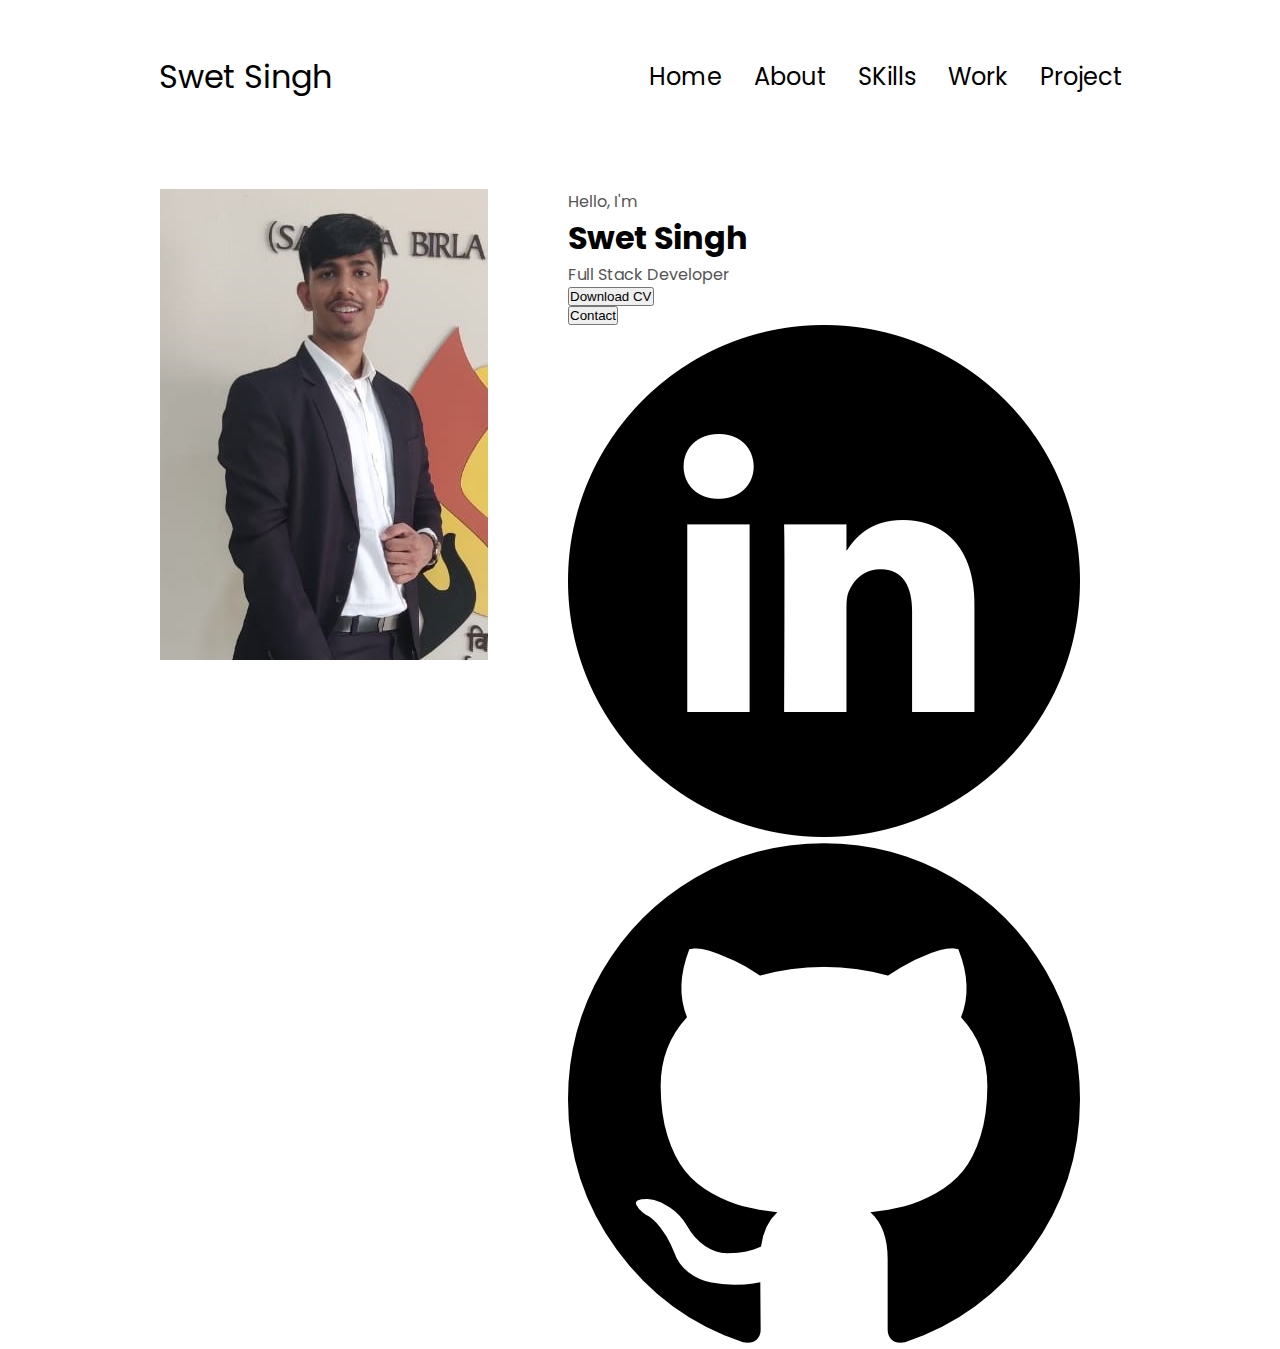
==== index.html @ 0bed9a89 "a" ====
<html>
  <head>
    <meta name="viewport" content="width=device-width, initial-scale=1.0" />
    <link rel="stylesheet" href="assets/style.css" />
    <link rel="stylesheet" href="assets/mediaqueries.css" />

    <title>Portfolio</title>
  </head>

  <header></header>
  <body>
    <nav id="desktop-nav">
      <div class="logo">Swet Singh</div>
      <ul class="nav-links">
        <li><a href="#Home">Home</a></li>
        <li><a href="#About">About</a></li>
        <li><a href="#Skills">SKills</a></li>
        <li><a href="#Work">Work</a></li>
        <li><a href="#Project">Project</a></li>
      </ul>
    </nav>
    <nav id="hamburger-nav">
      <div class="logo">Swet Singh</div>
      <div class="hamburger-menu">
        <div class="hamburger-icon" onclick="toggleMenu()">
          <span></span>
          <span></span>
          <span></span>
        </div>
        <div class="menu-links">
          <li><a href="#Home" onclick="toggleMenu()">Home</a></li>
          <li><a href="#About" onclick="toggleMenu()">About</a></li>
          <li><a href="#Skills" onclick="toggleMenu()">SKills</a></li>
          <li><a href="#Work" onclick="toggleMenu()">Work</a></li>
          <li><a href="#Project" onclick="toggleMenu()">Project</a></li>
        </div>
      </div>
    </nav>

    <section id="profile">
      <div class="section__pic-container">
        <img src="img/swet.jpg" alt="profile pic" />
      </div>
      <div class="section__text">
        <p class="section__text__p1">Hello, I'm</p>

        <h1 class="title">Swet Singh</h1>
        <p class="section__text__p2">Full Stack Developer</p>

        <div class="btn-container">
          <button
            class="btn btn-color-2"
            onclick="window.open('./assets/resume.pdf')"
          >
            Download CV
          </button>
        </div>
        <div class="btn-container">
          <button class="btn btn-color-1" onclick="location.href='./#contact'">
            Contact
          </button>
        </div>
        <div class="socials-container">
          <img
            src="./img/linkedin.png"
            alt="LinkedIn profile"
            class="icon"
            onclick="location.href='https://linkedin.com/iamswet'"
          />
          <img
            src="./img/github.png"
            alt="LinkedIn profile"
            class="icon"
            onclick="location.href='https://linkedin.com/iamswet'"
          />
        </div>
      </div>
    </section>

    <script src="assets/func.js"></script>
  </body>
</html>
---- assets/style.css ----
@import url('https://fonts.googleapis.com/css2?family=Poppins:ital,wght@0,100;0,200;0,300;0,400;0,500;0,600;0,700;0,800;0,900;1,100;1,200;1,300;1,400;1,500;1,600;1,700;1,800;1,900&display=swap');


*{
    margin: 0px;
    padding: 0px;
}

body{
    font-family: 'Poppins', sans-serif;
}

html{
    scroll-behavior: smooth;
}

p{
    color: rgb(85, 85, 85);
}

a,.btn{
    transition: all 300ms ease;
}

nav, .nav-links{
    display: flex;
}

nav{
    justify-content: space-around;
    align-items: center;
    height: 17vh;
}

.nav-links{
    gap: 2rem;
    list-style: none;
    font-size: 1.5rem;
}

a{
    color: black;
    text-decoration: none;
    text-decoration-color:white ;
}

a:hover{
    color: grey;
    text-decoration: underline;
    text-underline-offset: under;
    text-decoration-color: rgb(181,181,181);
}

.logo{
    font-size: 2rem;
}

.logo:hover{
    cursor:default;
}

/* hamburger menu  */

#hamburger-nav{
    display: none;
}

.hamburger-menu{
    position: relative;
    display: inline block;
}

.hamburger-icon{
    display: flex;
    flex-direction: column;
    justify-content: space-between;
    height: 24px;
    width: 30px;
    cursor: pointer;
}

.hamburger-icon span{
    width: 100%;
    height: 2px;
    background-color: black;
    transition: all 0.3 ease-in-out;
}

.menu-links{
    position: absolute;
    top: 100%;
    right: 0;
    background-color: white;
    width: fit-content;
    max-height: 0;
    overflow: hidden;
    transition: all 0.3 ease-in-out;
}

.menu-links a{
    display: block;
    padding: 10px;
    text-align: center;
    font-size: 1.5rem;
    color: black;
    text-decoration: none;
    transition: all 0.3 ease-in-out;
}

.menu-links li{
    list-style: none;
}

.menu-links.open{
    max-height: 300px;
}

.hamburger-icon.open span:first-child{
    transform: rotate(45deg) translate(10px,5px);
}

.hamburger-icon.open span:nth-child(2){
    opacity: 0;  
}

.hamburger-icon.open span:last-child{
    transform: rotate(-45deg) translate(10px,5px);
}

.hamburger-icon span:first-child{
    transform: none;
}

.hamburger-icon span:first-child{
    opacity: 1;
}

.hamburger-icon span:first-child{
    transform: none;
}

section{
    padding-top: 4vh;
    height: 96vh;
    margin: 0 10rem;
    box-sizing: border-box;
    min-height: fit-content;
}

.section-container{
    display: flex;
}

#profile{
    display: flex;
    justify-content: center;
    gap: 5rem;
    height: 80vh;
}
---- assets/mediaqueries.css ----
@media screen and (max-width:1200px) {
    #desktop-nav{
        display: none;
    }
    #hamburger-nav{
        display: flex;
    }
}
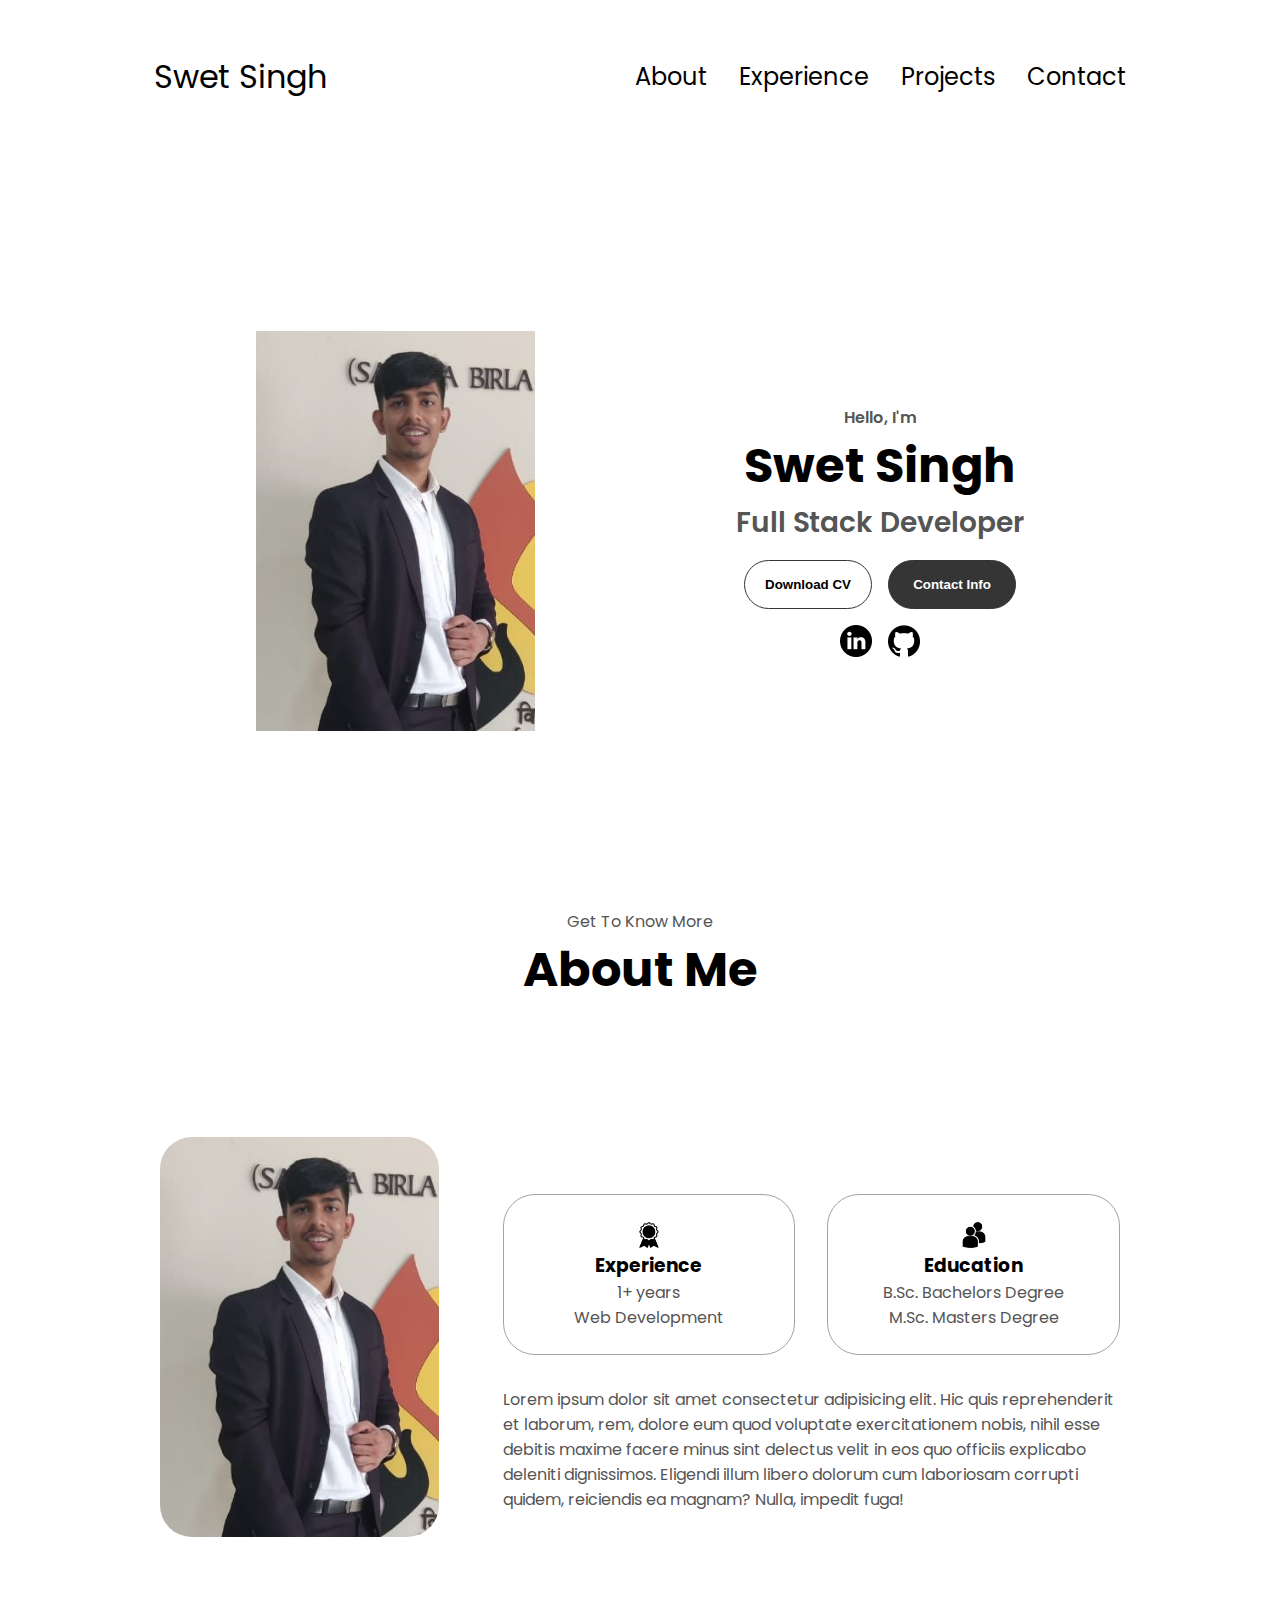
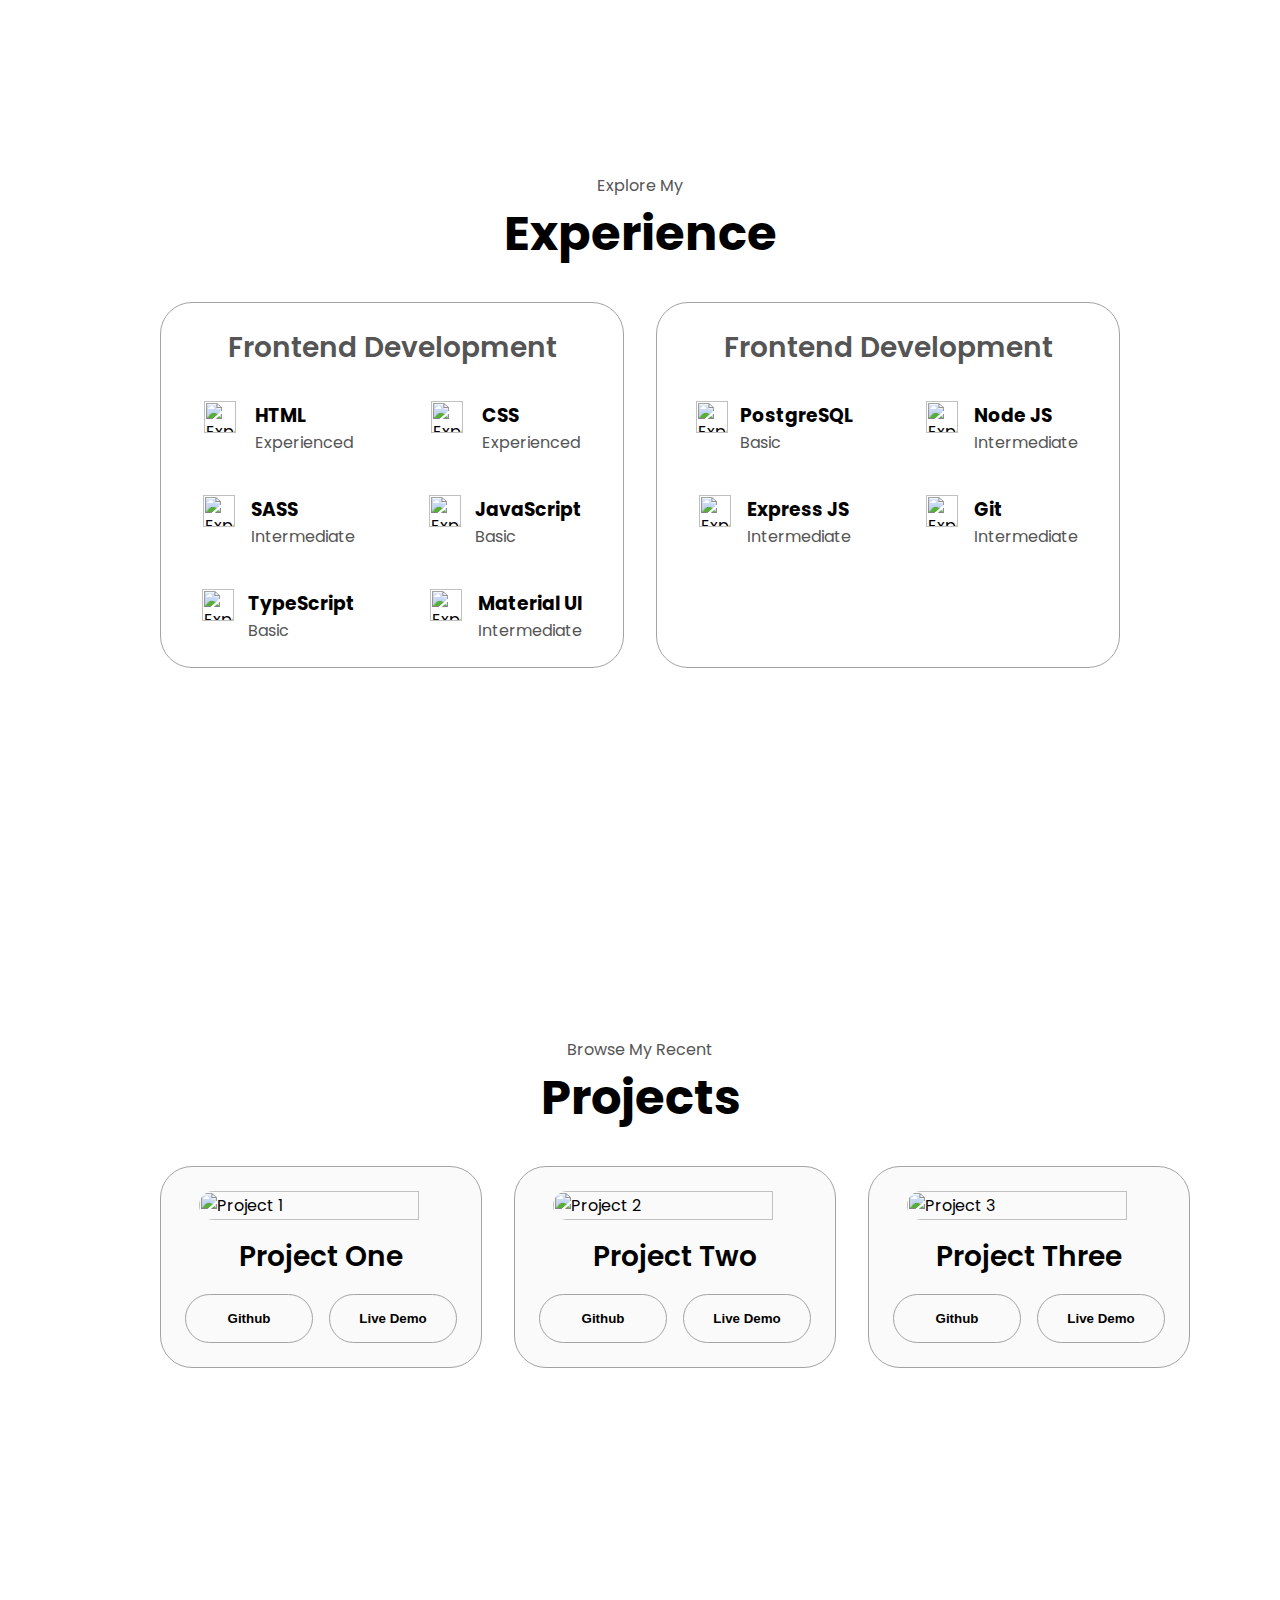
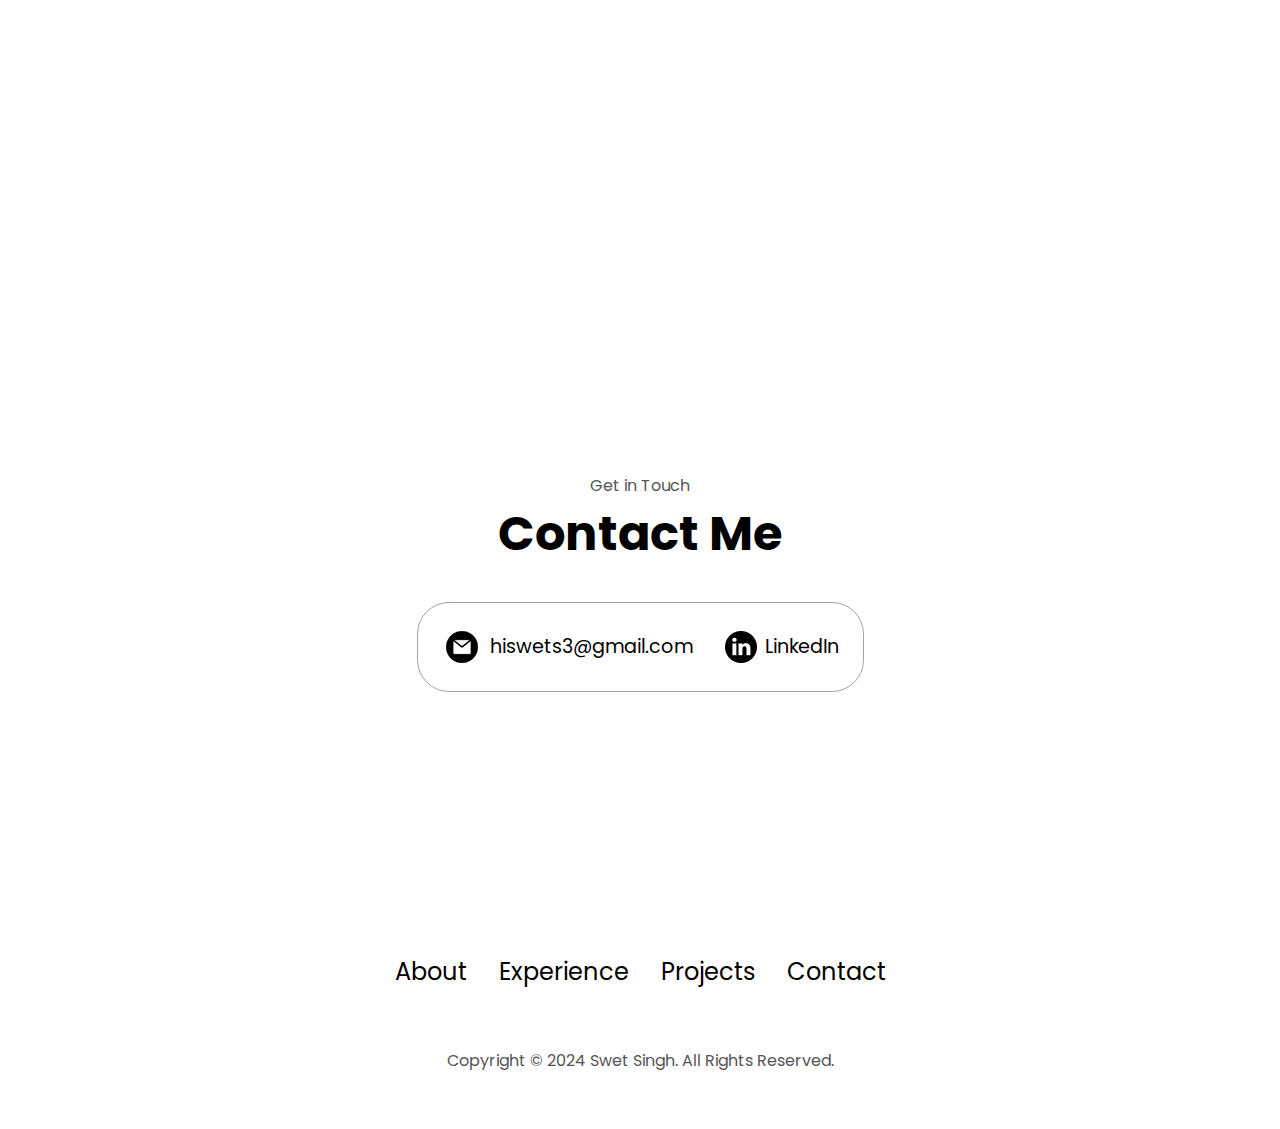
==== commit 2d406948: "a" ====
--- a/index.html
+++ b/index.html
@@ -1,23 +1,22 @@
 <html>
   <head>
     <meta name="viewport" content="width=device-width, initial-scale=1.0" />
+    <title>Swet Singh - Portfolio</title>
     <link rel="stylesheet" href="assets/style.css" />
     <link rel="stylesheet" href="assets/mediaqueries.css" />
-
-    <title>Portfolio</title>
+    <link rel="icon" href="img/slogo.png"
   </head>
-
-  <header></header>
   <body>
     <nav id="desktop-nav">
       <div class="logo">Swet Singh</div>
-      <ul class="nav-links">
-        <li><a href="#Home">Home</a></li>
-        <li><a href="#About">About</a></li>
-        <li><a href="#Skills">SKills</a></li>
-        <li><a href="#Work">Work</a></li>
-        <li><a href="#Project">Project</a></li>
-      </ul>
+      <div>
+        <ul class="nav-links">
+          <li><a href="#about">About</a></li>
+          <li><a href="#experience">Experience</a></li>
+          <li><a href="#projects">Projects</a></li>
+          <li><a href="#contact">Contact</a></li>
+        </ul>
+      </div>
     </nav>
     <nav id="hamburger-nav">
       <div class="logo">Swet Singh</div>
@@ -28,25 +27,21 @@
           <span></span>
         </div>
         <div class="menu-links">
-          <li><a href="#Home" onclick="toggleMenu()">Home</a></li>
-          <li><a href="#About" onclick="toggleMenu()">About</a></li>
-          <li><a href="#Skills" onclick="toggleMenu()">SKills</a></li>
-          <li><a href="#Work" onclick="toggleMenu()">Work</a></li>
-          <li><a href="#Project" onclick="toggleMenu()">Project</a></li>
+          <li><a href="#about" onclick="toggleMenu()">About</a></li>
+          <li><a href="#experience" onclick="toggleMenu()">Experience</a></li>
+          <li><a href="#projects" onclick="toggleMenu()">Projects</a></li>
+          <li><a href="#contact" onclick="toggleMenu()">Contact</a></li>
         </div>
       </div>
     </nav>
-
     <section id="profile">
       <div class="section__pic-container">
-        <img src="img/swet.jpg" alt="profile pic" />
+        <img src="./img/swet.jpg" alt="Swet Singh profile picture" />
       </div>
       <div class="section__text">
         <p class="section__text__p1">Hello, I'm</p>
-
         <h1 class="title">Swet Singh</h1>
         <p class="section__text__p2">Full Stack Developer</p>
-
         <div class="btn-container">
           <button
             class="btn btn-color-2"
@@ -54,29 +49,317 @@
           >
             Download CV
           </button>
-        </div>
-        <div class="btn-container">
           <button class="btn btn-color-1" onclick="location.href='./#contact'">
-            Contact
+            Contact Info
           </button>
         </div>
-        <div class="socials-container">
+        <div id="socials-container">
           <img
             src="./img/linkedin.png"
-            alt="LinkedIn profile"
+            alt="My LinkedIn profile"
             class="icon"
-            onclick="location.href='https://linkedin.com/iamswet'"
+            onclick="location.href='https://linkedin.com/'"
           />
           <img
             src="./img/github.png"
-            alt="LinkedIn profile"
+            alt="My Github profile"
             class="icon"
-            onclick="location.href='https://linkedin.com/iamswet'"
-          />
-        </div>
-      </div>
-    </section>
-
-    <script src="assets/func.js"></script>
+            onclick="location.href='https://github.com/'"
+          />
+        </div>
+      </div>
+    </section>
+    <section id="about">
+      <p class="section__text__p1">Get To Know More</p>
+      <h1 class="title">About Me</h1>
+      <div class="section-container">
+        <div class="section__pic-container">
+          <img
+            src="./img/swet.jpg"
+            alt="Profile picture"
+            class="about-pic"
+          />
+        </div>
+        <div class="about-details-container">
+          <div class="about-containers">
+            <div class="details-container">
+              <img
+                src="./img/experience.png"
+                alt="Experience icon"
+                class="icon"
+              />
+              <h3>Experience</h3>
+              <p>1+ years <br />Web Development</p>
+            </div>
+            <div class="details-container">
+              <img
+                src="./img/education.png"
+                alt="Education icon"
+                class="icon"
+              />
+              <h3>Education</h3>
+              <p>B.Sc. Bachelors Degree<br />M.Sc. Masters Degree</p>
+            </div>
+          </div>
+          <div class="text-container">
+            <p>
+              Lorem ipsum dolor sit amet consectetur adipisicing elit. Hic quis
+              reprehenderit et laborum, rem, dolore eum quod voluptate
+              exercitationem nobis, nihil esse debitis maxime facere minus sint
+              delectus velit in eos quo officiis explicabo deleniti dignissimos.
+              Eligendi illum libero dolorum cum laboriosam corrupti quidem,
+              reiciendis ea magnam? Nulla, impedit fuga!
+            </p>
+          </div>
+        </div>
+      </div>
+     
+    </section>
+    <section id="experience">
+      <p class="section__text__p1">Explore My</p>
+      <h1 class="title">Experience</h1>
+      <div class="experience-details-container">
+        <div class="about-containers">
+          <div class="details-container">
+            <h2 class="experience-sub-title">Frontend Development</h2>
+            <div class="article-container">
+              <article>
+                <img
+                  src="./assets/checkmark.png"
+                  alt="Experience icon"
+                  class="icon"
+                />
+                <div>
+                  <h3>HTML</h3>
+                  <p>Experienced</p>
+                </div>
+              </article>
+              <article>
+                <img
+                  src="./assets/checkmark.png"
+                  alt="Experience icon"
+                  class="icon"
+                />
+                <div>
+                  <h3>CSS</h3>
+                  <p>Experienced</p>
+                </div>
+              </article>
+              <article>
+                <img
+                  src="./assets/checkmark.png"
+                  alt="Experience icon"
+                  class="icon"
+                />
+                <div>
+                  <h3>SASS</h3>
+                  <p>Intermediate</p>
+                </div>
+              </article>
+              <article>
+                <img
+                  src="./assets/checkmark.png"
+                  alt="Experience icon"
+                  class="icon"
+                />
+                <div>
+                  <h3>JavaScript</h3>
+                  <p>Basic</p>
+                </div>
+              </article>
+              <article>
+                <img
+                  src="./assets/checkmark.png"
+                  alt="Experience icon"
+                  class="icon"
+                />
+                <div>
+                  <h3>TypeScript</h3>
+                  <p>Basic</p>
+                </div>
+              </article>
+              <article>
+                <img
+                  src="./assets/checkmark.png"
+                  alt="Experience icon"
+                  class="icon"
+                />
+                <div>
+                  <h3>Material UI</h3>
+                  <p>Intermediate</p>
+                </div>
+              </article>
+            </div>
+          </div>
+          <div class="details-container">
+            <h2 class="experience-sub-title">Frontend Development</h2>
+            <div class="article-container">
+              <article>
+                <img
+                  src="./assets/checkmark.png"
+                  alt="Experience icon"
+                  class="icon"
+                />
+                <div>
+                  <h3>PostgreSQL</h3>
+                  <p>Basic</p>
+                </div>
+              </article>
+              <article>
+                <img
+                  src="./assets/checkmark.png"
+                  alt="Experience icon"
+                  class="icon"
+                />
+                <div>
+                  <h3>Node JS</h3>
+                  <p>Intermediate</p>
+                </div>
+              </article>
+              <article>
+                <img
+                  src="./assets/checkmark.png"
+                  alt="Experience icon"
+                  class="icon"
+                />
+                <div>
+                  <h3>Express JS</h3>
+                  <p>Intermediate</p>
+                </div>
+              </article>
+              <article>
+                <img
+                  src="./assets/checkmark.png"
+                  alt="Experience icon"
+                  class="icon"
+                />
+                <div>
+                  <h3>Git</h3>
+                  <p>Intermediate</p>
+                </div>
+              </article>
+            </div>
+          </div>
+        </div>
+      </div>
+      
+    </section>
+    <section id="projects">
+      <p class="section__text__p1">Browse My Recent</p>
+      <h1 class="title">Projects</h1>
+      <div class="experience-details-container">
+        <div class="about-containers">
+          <div class="details-container color-container">
+            <div class="article-container">
+              <img
+                src="./assets/project-1.png"
+                alt="Project 1"
+                class="project-img"
+              />
+            </div>
+            <h2 class="experience-sub-title project-title">Project One</h2>
+            <div class="btn-container">
+              <button
+                class="btn btn-color-2 project-btn"
+                onclick="location.href='https://github.com/'"
+              >
+                Github
+              </button>
+              <button
+                class="btn btn-color-2 project-btn"
+                onclick="location.href='https://github.com/'"
+              >
+                Live Demo
+              </button>
+            </div>
+          </div>
+          <div class="details-container color-container">
+            <div class="article-container">
+              <img
+                src="./assets/project-2.png"
+                alt="Project 2"
+                class="project-img"
+              />
+            </div>
+            <h2 class="experience-sub-title project-title">Project Two</h2>
+            <div class="btn-container">
+              <button
+                class="btn btn-color-2 project-btn"
+                onclick="location.href='https://github.com/'"
+              >
+                Github
+              </button>
+              <button
+                class="btn btn-color-2 project-btn"
+                onclick="location.href='https://github.com/'"
+              >
+                Live Demo
+              </button>
+            </div>
+          </div>
+          <div class="details-container color-container">
+            <div class="article-container">
+              <img
+                src="./assets/project-3.png"
+                alt="Project 3"
+                class="project-img"
+              />
+            </div>
+            <h2 class="experience-sub-title project-title">Project Three</h2>
+            <div class="btn-container">
+              <button
+                class="btn btn-color-2 project-btn"
+                onclick="location.href='https://github.com/'"
+              >
+                Github
+              </button>
+              <button
+                class="btn btn-color-2 project-btn"
+                onclick="location.href='https://github.com/'"
+              >
+                Live Demo
+              </button>
+            </div>
+          </div>
+        </div>
+      </div>
+      
+    </section>
+    <section id="contact">
+      <p class="section__text__p1">Get in Touch</p>
+      <h1 class="title">Contact Me</h1>
+      <div class="contact-info-upper-container">
+        <div class="contact-info-container">
+          <img
+            src="./img/email.png"
+            alt="Email icon"
+            class="icon contact-icon email-icon"
+          />
+          <p><a href="mailto:hiswets3@gmail.com">hiswets3@gmail.com</a></p>
+        </div>
+        <div class="contact-info-container">
+          <img
+            src="./img/linkedin.png"
+            alt="LinkedIn icon"
+            class="icon contact-icon"
+          />
+          <p><a href="https://www.linkedin.com">LinkedIn</a></p>
+        </div>
+      </div>
+    </section>
+    <footer>
+      <nav>
+        <div class="nav-links-container">
+          <ul class="nav-links">
+            <li><a href="#about">About</a></li>
+            <li><a href="#experience">Experience</a></li>
+            <li><a href="#projects">Projects</a></li>
+            <li><a href="#contact">Contact</a></li>
+          </ul>
+        </div>
+      </nav>
+      <p>Copyright &#169; 2024 Swet Singh. All Rights Reserved.</p>
+    </footer>
+    <script src="assets/script.js"></script>
   </body>
 </html>
--- a/assets/style.css
+++ b/assets/style.css
@@ -1,159 +1,432 @@
-@import url('https://fonts.googleapis.com/css2?family=Poppins:ital,wght@0,100;0,200;0,300;0,400;0,500;0,600;0,700;0,800;0,900;1,100;1,200;1,300;1,400;1,500;1,600;1,700;1,800;1,900&display=swap');
-
-
-*{
-    margin: 0px;
-    padding: 0px;
-}
-
-body{
-    font-family: 'Poppins', sans-serif;
-}
-
-html{
-    scroll-behavior: smooth;
-}
-
-p{
-    color: rgb(85, 85, 85);
-}
-
-a,.btn{
-    transition: all 300ms ease;
-}
-
-nav, .nav-links{
-    display: flex;
-}
-
-nav{
-    justify-content: space-around;
-    align-items: center;
-    height: 17vh;
-}
-
-.nav-links{
-    gap: 2rem;
-    list-style: none;
-    font-size: 1.5rem;
-}
-
-a{
-    color: black;
-    text-decoration: none;
-    text-decoration-color:white ;
-}
-
-a:hover{
-    color: grey;
-    text-decoration: underline;
-    text-underline-offset: under;
-    text-decoration-color: rgb(181,181,181);
-}
-
-.logo{
-    font-size: 2rem;
-}
-
-.logo:hover{
-    cursor:default;
-}
-
-/* hamburger menu  */
-
-#hamburger-nav{
-    display: none;
-}
-
-.hamburger-menu{
-    position: relative;
-    display: inline block;
-}
-
-.hamburger-icon{
-    display: flex;
-    flex-direction: column;
-    justify-content: space-between;
-    height: 24px;
-    width: 30px;
-    cursor: pointer;
-}
-
-.hamburger-icon span{
-    width: 100%;
-    height: 2px;
-    background-color: black;
-    transition: all 0.3 ease-in-out;
-}
-
-.menu-links{
-    position: absolute;
-    top: 100%;
-    right: 0;
-    background-color: white;
-    width: fit-content;
-    max-height: 0;
-    overflow: hidden;
-    transition: all 0.3 ease-in-out;
-}
-
-.menu-links a{
-    display: block;
-    padding: 10px;
-    text-align: center;
-    font-size: 1.5rem;
-    color: black;
-    text-decoration: none;
-    transition: all 0.3 ease-in-out;
-}
-
-.menu-links li{
-    list-style: none;
-}
-
-.menu-links.open{
-    max-height: 300px;
-}
-
-.hamburger-icon.open span:first-child{
-    transform: rotate(45deg) translate(10px,5px);
-}
-
-.hamburger-icon.open span:nth-child(2){
-    opacity: 0;  
-}
-
-.hamburger-icon.open span:last-child{
-    transform: rotate(-45deg) translate(10px,5px);
-}
-
-.hamburger-icon span:first-child{
-    transform: none;
-}
-
-.hamburger-icon span:first-child{
-    opacity: 1;
-}
-
-.hamburger-icon span:first-child{
-    transform: none;
-}
-
-section{
-    padding-top: 4vh;
-    height: 96vh;
-    margin: 0 10rem;
-    box-sizing: border-box;
-    min-height: fit-content;
-}
-
-.section-container{
-    display: flex;
-}
-
-#profile{
-    display: flex;
-    justify-content: center;
-    gap: 5rem;
-    height: 80vh;
-}+/* GENERAL */
+
+@import url("https://fonts.googleapis.com/css2?family=Poppins:wght@300;400;500;600&display=swap");
+
+* {
+  margin: 0;
+  padding: 0;
+}
+
+body {
+  font-family: "Poppins", sans-serif;
+}
+
+html {
+  scroll-behavior: smooth;
+}
+
+p {
+  color: rgb(85, 85, 85);
+}
+
+/* TRANSITION */
+
+a,
+.btn {
+  transition: all 300ms ease;
+}
+
+/* DESKTOP NAV */
+
+nav,
+.nav-links {
+  display: flex;
+}
+
+nav {
+  justify-content: space-around;
+  align-items: center;
+  height: 17vh;
+}
+
+.nav-links {
+  gap: 2rem;
+  list-style: none;
+  font-size: 1.5rem;
+}
+
+a {
+  color: black;
+  text-decoration: none;
+  text-decoration-color: white;
+}
+
+a:hover {
+  color: grey;
+  text-decoration: underline;
+  text-underline-offset: 1rem;
+  text-decoration-color: rgb(181, 181, 181);
+}
+
+.logo {
+  font-size: 2rem;
+}
+
+.logo:hover {
+  cursor: default;
+}
+
+/* HAMBURGER MENU */
+
+#hamburger-nav {
+  display: none;
+}
+
+.hamburger-menu {
+  position: relative;
+  display: inline-block;
+}
+
+.hamburger-icon {
+  display: flex;
+  flex-direction: column;
+  justify-content: space-between;
+  height: 24px;
+  width: 30px;
+  cursor: pointer;
+}
+
+.hamburger-icon span {
+  width: 100%;
+  height: 2px;
+  background-color: black;
+  transition: all 0.3 ease-in-out;
+}
+
+.menu-links {
+  position: absolute;
+  top: 100%;
+  right: 0;
+  background-color: white;
+  width: fit-content;
+  max-height: 0;
+  overflow: hidden;
+  transition: all 0.3 ease-in-out;
+}
+
+.menu-links a {
+  display: block;
+  padding: 10px;
+  text-align: center;
+  font-size: 1.5rem;
+  color: black;
+  text-decoration: none;
+  transition: all 0.3 ease-in-out;
+}
+
+.menu-links li {
+  list-style: none;
+}
+
+.menu-links.open {
+  max-height: 300px;
+}
+
+.hamburger-icon.open span:first-child {
+  transform: rotate(45deg) translate(10px, 5px);
+}
+
+.hamburger-icon.open span:nth-child(2) {
+  opacity: 0;
+}
+
+.hamburger-icon.open span:last-child {
+  transform: rotate(-45deg) translate(10px, -5px);
+}
+
+.hamburger-icon span:first-child {
+  transform: none;
+}
+
+.hamburger-icon span:first-child {
+  opacity: 1;
+}
+
+.hamburger-icon span:first-child {
+  transform: none;
+}
+
+/* SECTIONS */
+
+section {
+  padding-top: 4vh;
+  height: 96vh;
+  margin: 0 10rem;
+  box-sizing: border-box;
+  min-height: fit-content;
+}
+
+.section-container {
+  display: flex;
+}
+
+/* PROFILE SECTION */
+
+#profile {
+  display: flex;
+  justify-content: center;
+  gap: 5rem;
+  height: 80vh;
+}
+
+.section__pic-container {
+  display: flex;
+  height: 400px;
+  width: 400px;
+  margin: auto 0;
+}
+
+.section__text {
+  align-self: center;
+  text-align: center;
+}
+
+.section__text p {
+  font-weight: 600;
+}
+
+.section__text__p1 {
+  text-align: center;
+}
+
+.section__text__p2 {
+  font-size: 1.75rem;
+  margin-bottom: 1rem;
+}
+
+.title {
+  font-size: 3rem;
+  text-align: center;
+}
+
+#socials-container {
+  display: flex;
+  justify-content: center;
+  margin-top: 1rem;
+  gap: 1rem;
+}
+
+/* ICONS */
+
+.icon {
+  cursor: pointer;
+  height: 2rem;
+}
+
+/* BUTTONS */
+
+.btn-container {
+  display: flex;
+  justify-content: center;
+  gap: 1rem;
+}
+
+.btn {
+  font-weight: 600;
+  transition: all 300ms ease;
+  padding: 1rem;
+  width: 8rem;
+  border-radius: 2rem;
+}
+
+.btn-color-1,
+.btn-color-2 {
+  border: rgb(53, 53, 53) 0.1rem solid;
+}
+
+.btn-color-1:hover,
+.btn-color-2:hover {
+  cursor: pointer;
+}
+
+.btn-color-1,
+.btn-color-2:hover {
+  background: rgb(53, 53, 53);
+  color: white;
+}
+
+.btn-color-1:hover {
+  background: rgb(0, 0, 0);
+}
+
+.btn-color-2 {
+  background: none;
+}
+
+.btn-color-2:hover {
+  border: rgb(255, 255, 255) 0.1rem solid;
+}
+
+.btn-container {
+  gap: 1rem;
+}
+
+/* ABOUT SECTION */
+
+#about {
+  position: relative;
+}
+
+.about-containers {
+  gap: 2rem;
+  margin-bottom: 2rem;
+  margin-top: 2rem;
+}
+
+.about-details-container {
+  justify-content: center;
+  flex-direction: column;
+}
+
+.about-containers,
+.about-details-container {
+  display: flex;
+}
+
+.about-pic {
+  border-radius: 2rem;
+}
+
+.arrow {
+  position: absolute;
+  right: -5rem;
+  bottom: 2.5rem;
+}
+
+.details-container {
+  padding: 1.5rem;
+  flex: 1;
+  background: white;
+  border-radius: 2rem;
+  border: rgb(53, 53, 53) 0.1rem solid;
+  border-color: rgb(163, 163, 163);
+  text-align: center;
+}
+
+.section-container {
+  gap: 4rem;
+  height: 80%;
+}
+
+.section__pic-container {
+  height: 400px;
+  width: 400px;
+  margin: auto 0;
+}
+
+/* EXPERIENCE SECTION */
+
+#experience {
+  position: relative;
+}
+
+.experience-sub-title {
+  color: rgb(85, 85, 85);
+  font-weight: 600;
+  font-size: 1.75rem;
+  margin-bottom: 2rem;
+}
+
+.experience-details-container {
+  display: flex;
+  justify-content: center;
+  flex-direction: column;
+}
+
+.article-container {
+  display: flex;
+  text-align: initial;
+  flex-wrap: wrap;
+  flex-direction: row;
+  gap: 2.5rem;
+  justify-content: space-around;
+}
+
+article {
+  display: flex;
+  width: 10rem;
+  justify-content: space-around;
+  gap: 0.5rem;
+}
+
+article .icon {
+  cursor: default;
+}
+
+/* PROJECTS SECTION */
+
+#projects {
+  position: relative;
+}
+
+.color-container {
+  border-color: rgb(163, 163, 163);
+  background: rgb(250, 250, 250);
+}
+
+.project-img {
+  border-radius: 2rem;
+  width: 90%;
+  height: 90%;
+}
+
+.project-title {
+  margin: 1rem;
+  color: black;
+}
+
+.project-btn {
+  color: black;
+  border-color: rgb(163, 163, 163);
+}
+
+/* CONTACT */
+
+#contact {
+  display: flex;
+  justify-content: center;
+  flex-direction: column;
+  height: 70vh;
+}
+
+.contact-info-upper-container {
+  display: flex;
+  justify-content: center;
+  border-radius: 2rem;
+  border: rgb(53, 53, 53) 0.1rem solid;
+  border-color: rgb(163, 163, 163);
+  background: (250, 250, 250);
+  margin: 2rem auto;
+  padding: 0.5rem;
+}
+
+.contact-info-container {
+  display: flex;
+  align-items: center;
+  justify-content: center;
+  gap: 0.5rem;
+  margin: 1rem;
+}
+
+.contact-info-container p {
+  font-size: larger;
+}
+
+.contact-icon {
+  cursor: default;
+}
+
+.email-icon {
+  height: 2.5rem;
+}
+
+/* FOOTER SECTION */
+
+footer {
+  height: 26vh;
+  margin: 0 1rem;
+}
+
+footer p {
+  text-align: center;
+}
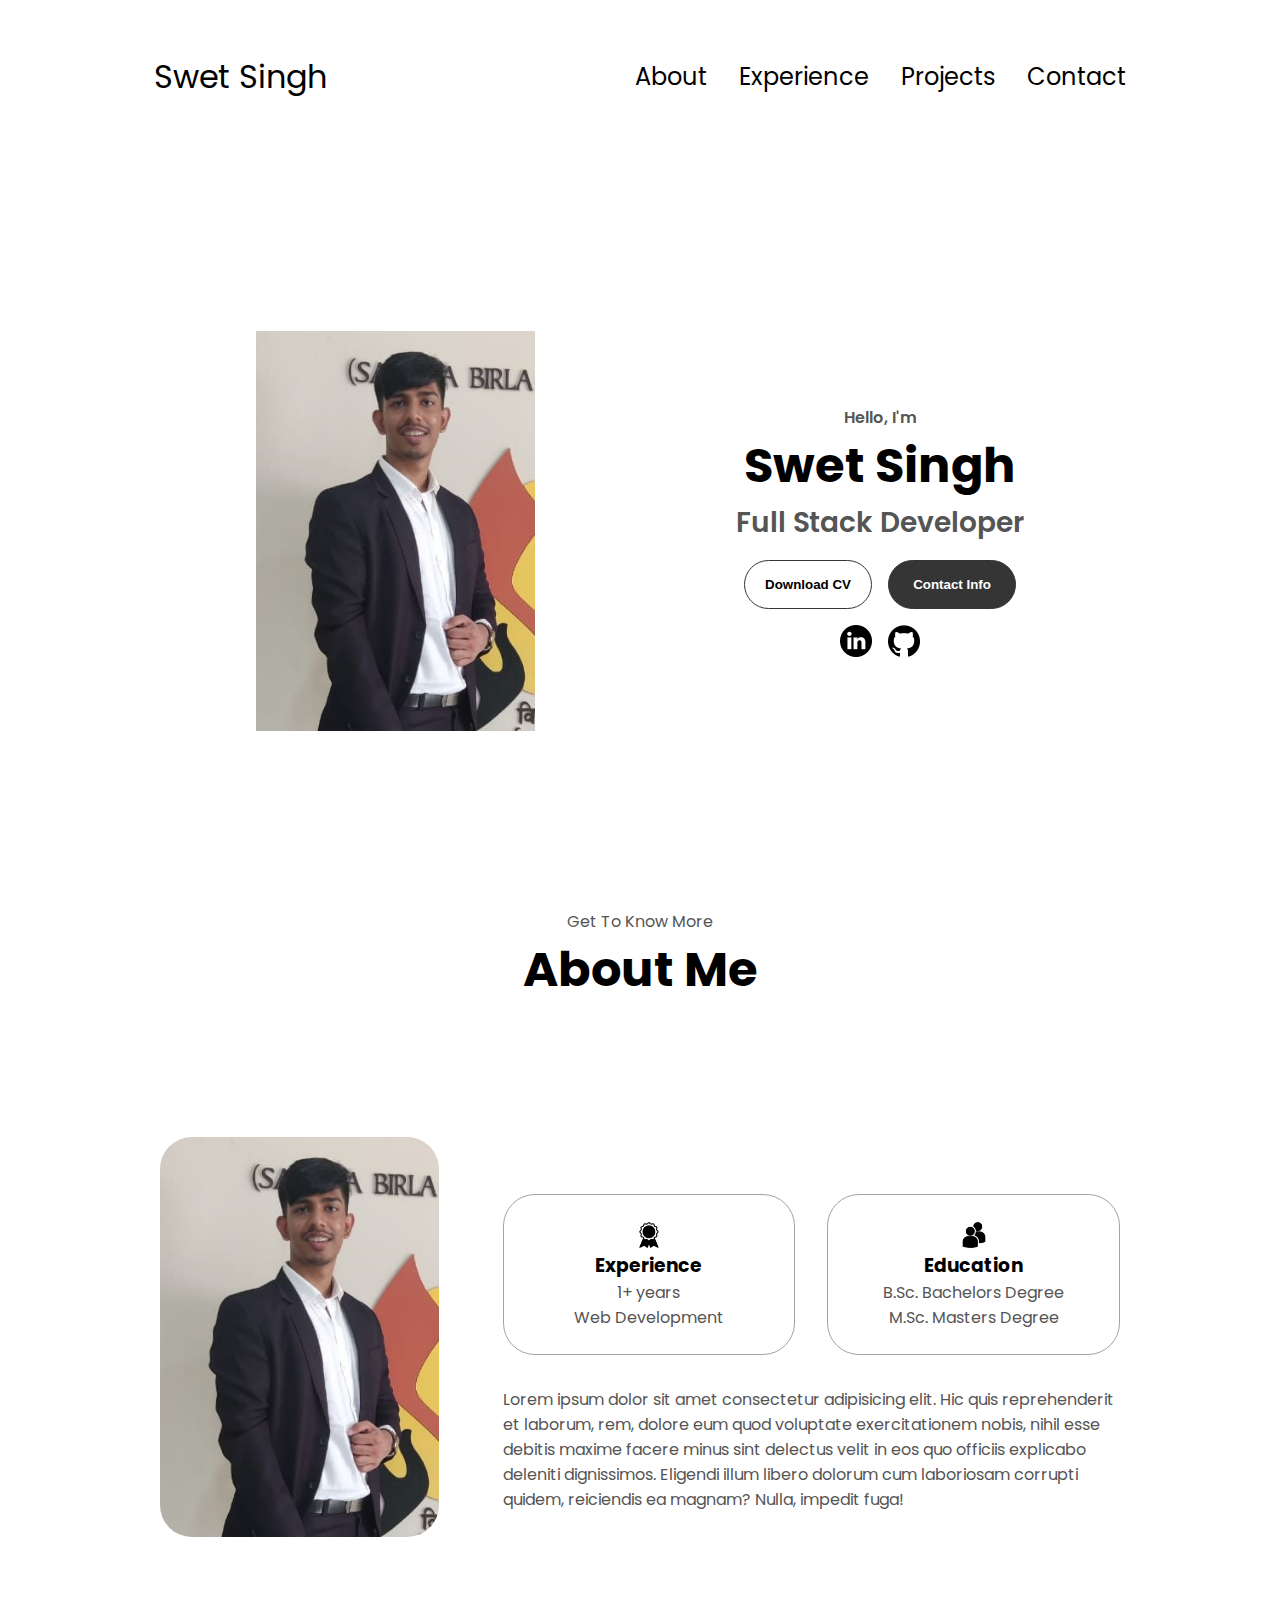
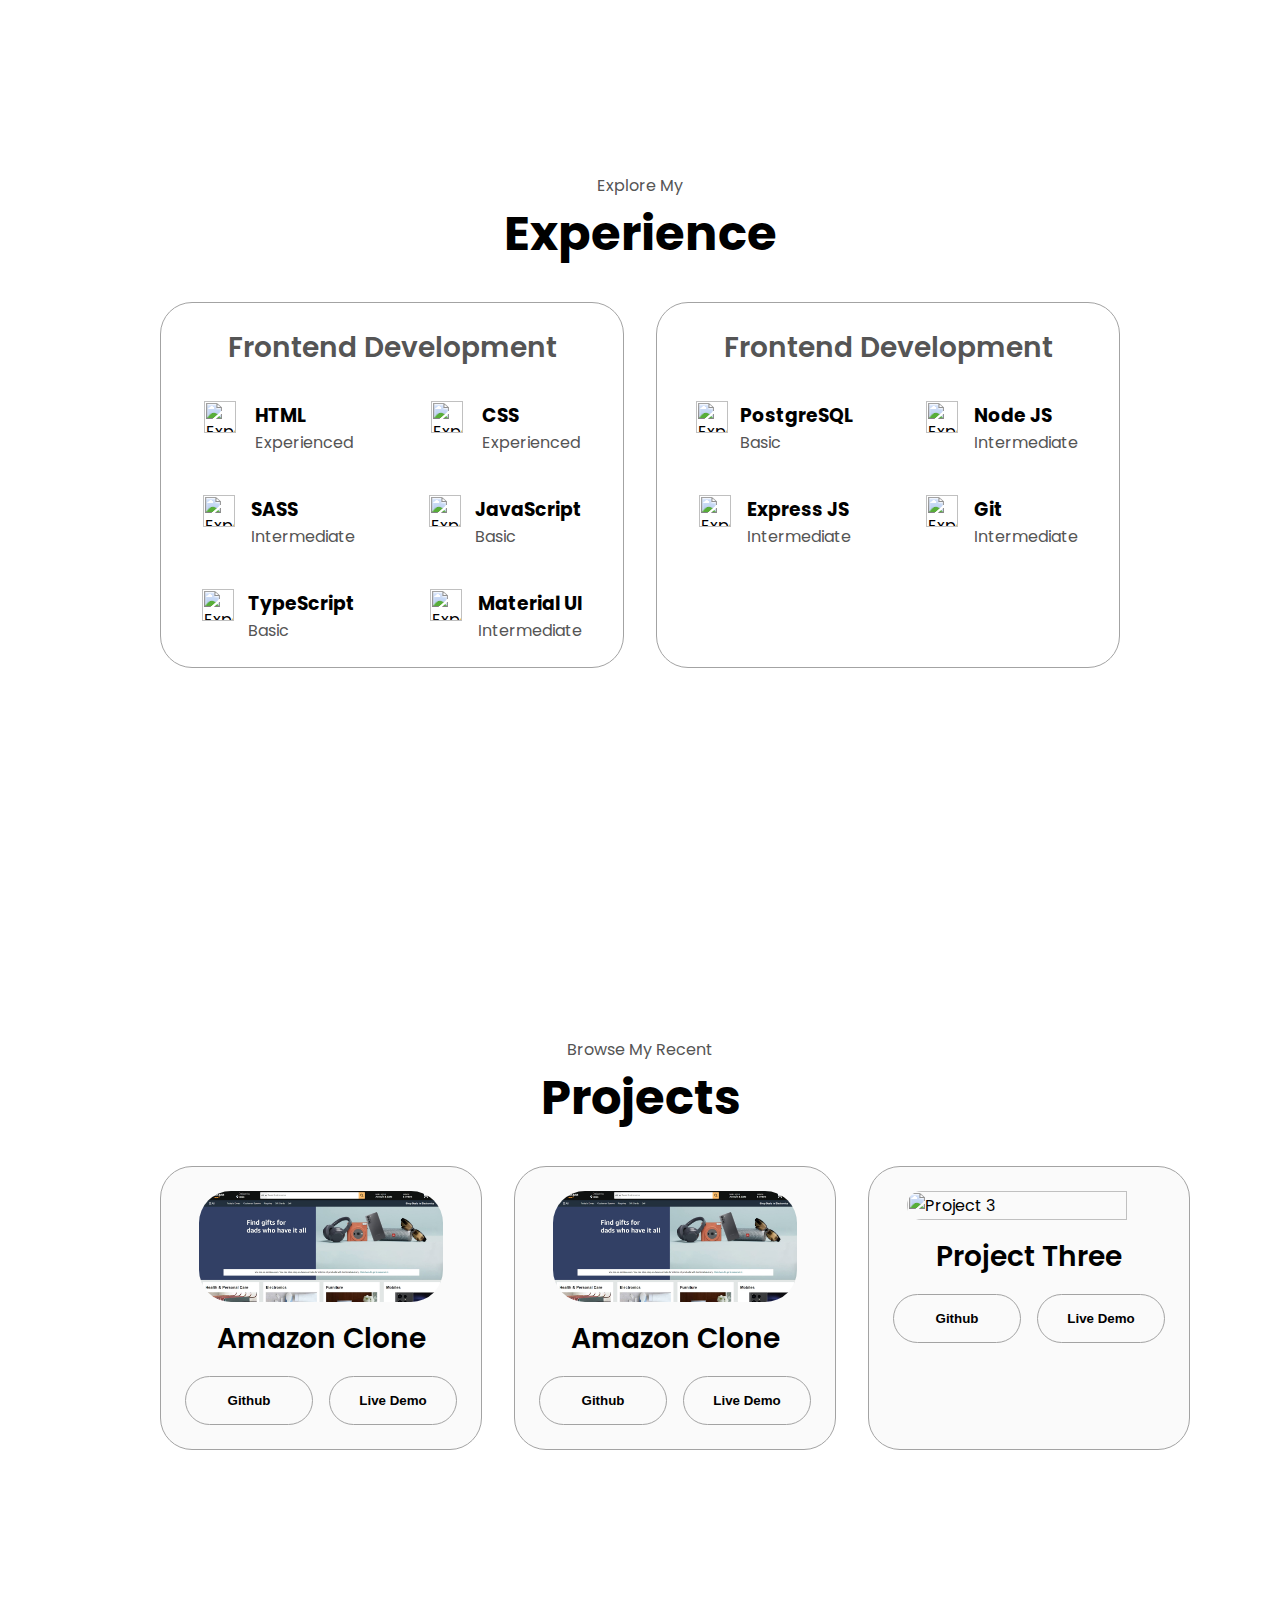
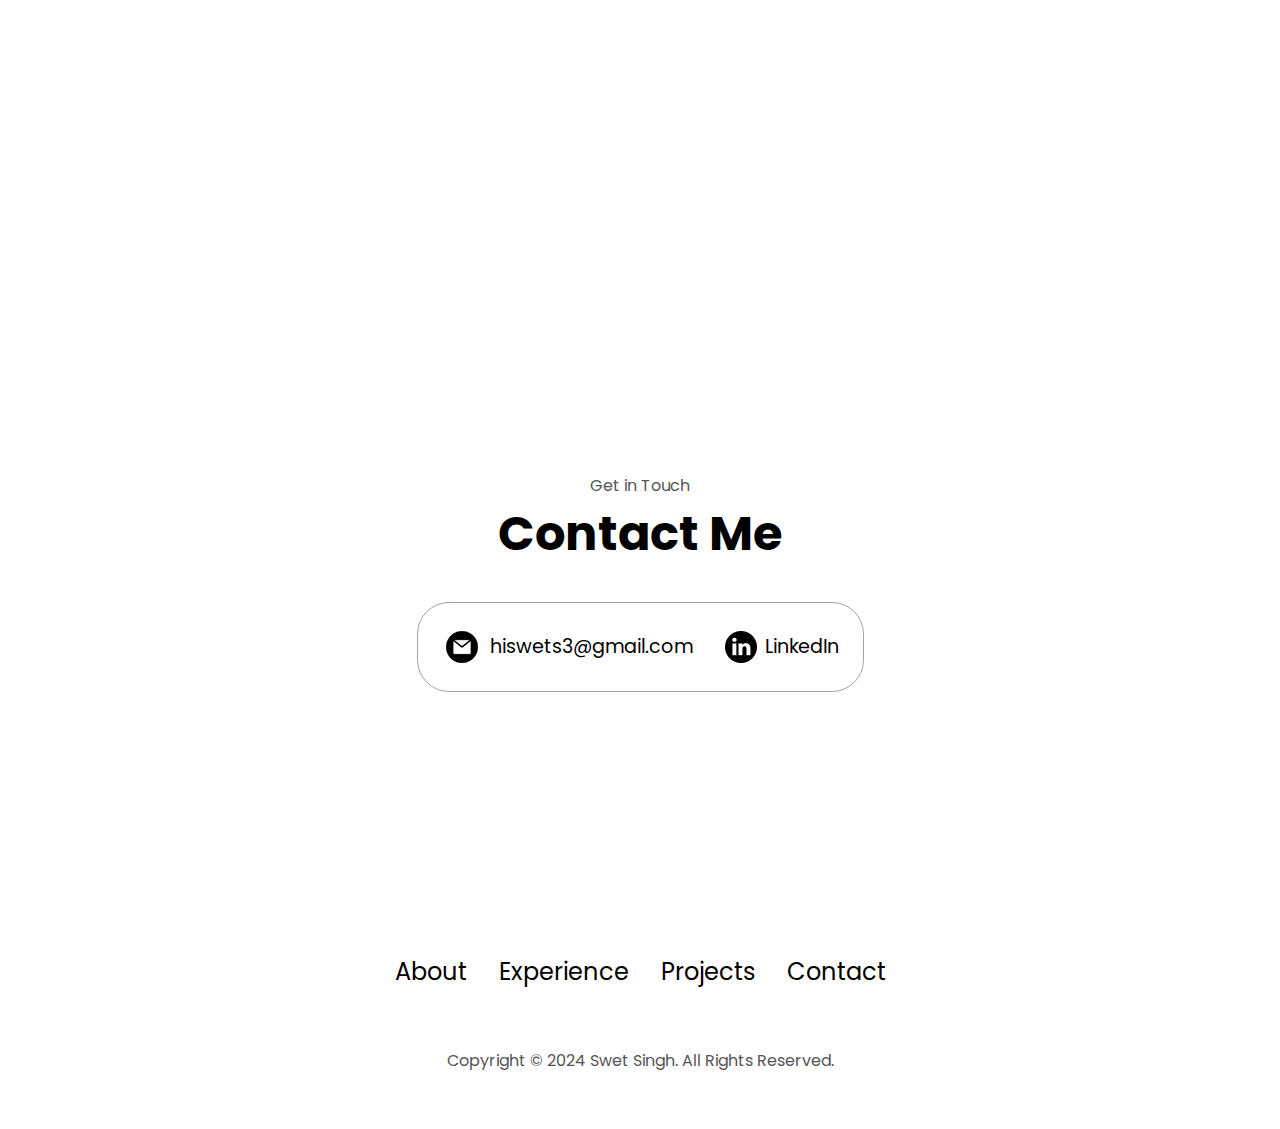
==== commit f54b5681: "a" ====
--- a/index.html
+++ b/index.html
@@ -58,13 +58,13 @@
             src="./img/linkedin.png"
             alt="My LinkedIn profile"
             class="icon"
-            onclick="location.href='https://linkedin.com/'"
+            onclick="location.href='https://linkedin.com/in/iamswet'"
           />
           <img
             src="./img/github.png"
             alt="My Github profile"
             class="icon"
-            onclick="location.href='https://github.com/'"
+            onclick="location.href='https://github.com/iamswet'"
           />
         </div>
       </div>
@@ -74,11 +74,7 @@
       <h1 class="title">About Me</h1>
       <div class="section-container">
         <div class="section__pic-container">
-          <img
-            src="./img/swet.jpg"
-            alt="Profile picture"
-            class="about-pic"
-          />
+          <img src="./img/swet.jpg" alt="Profile picture" class="about-pic" />
         </div>
         <div class="about-details-container">
           <div class="about-containers">
@@ -113,7 +109,6 @@
           </div>
         </div>
       </div>
-     
     </section>
     <section id="experience">
       <p class="section__text__p1">Explore My</p>
@@ -242,7 +237,6 @@
           </div>
         </div>
       </div>
-      
     </section>
     <section id="projects">
       <p class="section__text__p1">Browse My Recent</p>
@@ -251,23 +245,19 @@
         <div class="about-containers">
           <div class="details-container color-container">
             <div class="article-container">
-              <img
-                src="./assets/project-1.png"
-                alt="Project 1"
-                class="project-img"
-              />
-            </div>
-            <h2 class="experience-sub-title project-title">Project One</h2>
+              <img src="./img/img1.jpg" alt="Project 1" class="project-img" />
+            </div>
+            <h2 class="experience-sub-title project-title">Amazon Clone</h2>
             <div class="btn-container">
               <button
                 class="btn btn-color-2 project-btn"
-                onclick="location.href='https://github.com/'"
+                onclick="location.href='https://github.com/iamswet/Amazon-Clone'"
               >
                 Github
               </button>
               <button
                 class="btn btn-color-2 project-btn"
-                onclick="location.href='https://github.com/'"
+                onclick="location.href='https://iamswet.github.io/Amazon-Clone/Amazon%20Clone/main.html'"
               >
                 Live Demo
               </button>
@@ -275,28 +265,25 @@
           </div>
           <div class="details-container color-container">
             <div class="article-container">
-              <img
-                src="./assets/project-2.png"
-                alt="Project 2"
-                class="project-img"
-              />
-            </div>
-            <h2 class="experience-sub-title project-title">Project Two</h2>
+              <img src="./img/img1.jpg" alt="Project 1" class="project-img" />
+            </div>
+            <h2 class="experience-sub-title project-title">Amazon Clone</h2>
             <div class="btn-container">
               <button
                 class="btn btn-color-2 project-btn"
-                onclick="location.href='https://github.com/'"
+                onclick="location.href='https://github.com/iamswet/Amazon-Clone'"
               >
                 Github
               </button>
               <button
                 class="btn btn-color-2 project-btn"
-                onclick="location.href='https://github.com/'"
+                onclick="location.href='https://iamswet.github.io/Amazon-Clone/Amazon%20Clone/main.html'"
               >
                 Live Demo
               </button>
             </div>
           </div>
+          
           <div class="details-container color-container">
             <div class="article-container">
               <img
@@ -323,7 +310,6 @@
           </div>
         </div>
       </div>
-      
     </section>
     <section id="contact">
       <p class="section__text__p1">Get in Touch</p>
@@ -343,7 +329,7 @@
             alt="LinkedIn icon"
             class="icon contact-icon"
           />
-          <p><a href="https://www.linkedin.com">LinkedIn</a></p>
+          <p><a href="https://www.linkedin.com/in/iamswet">LinkedIn</a></p>
         </div>
       </div>
     </section>
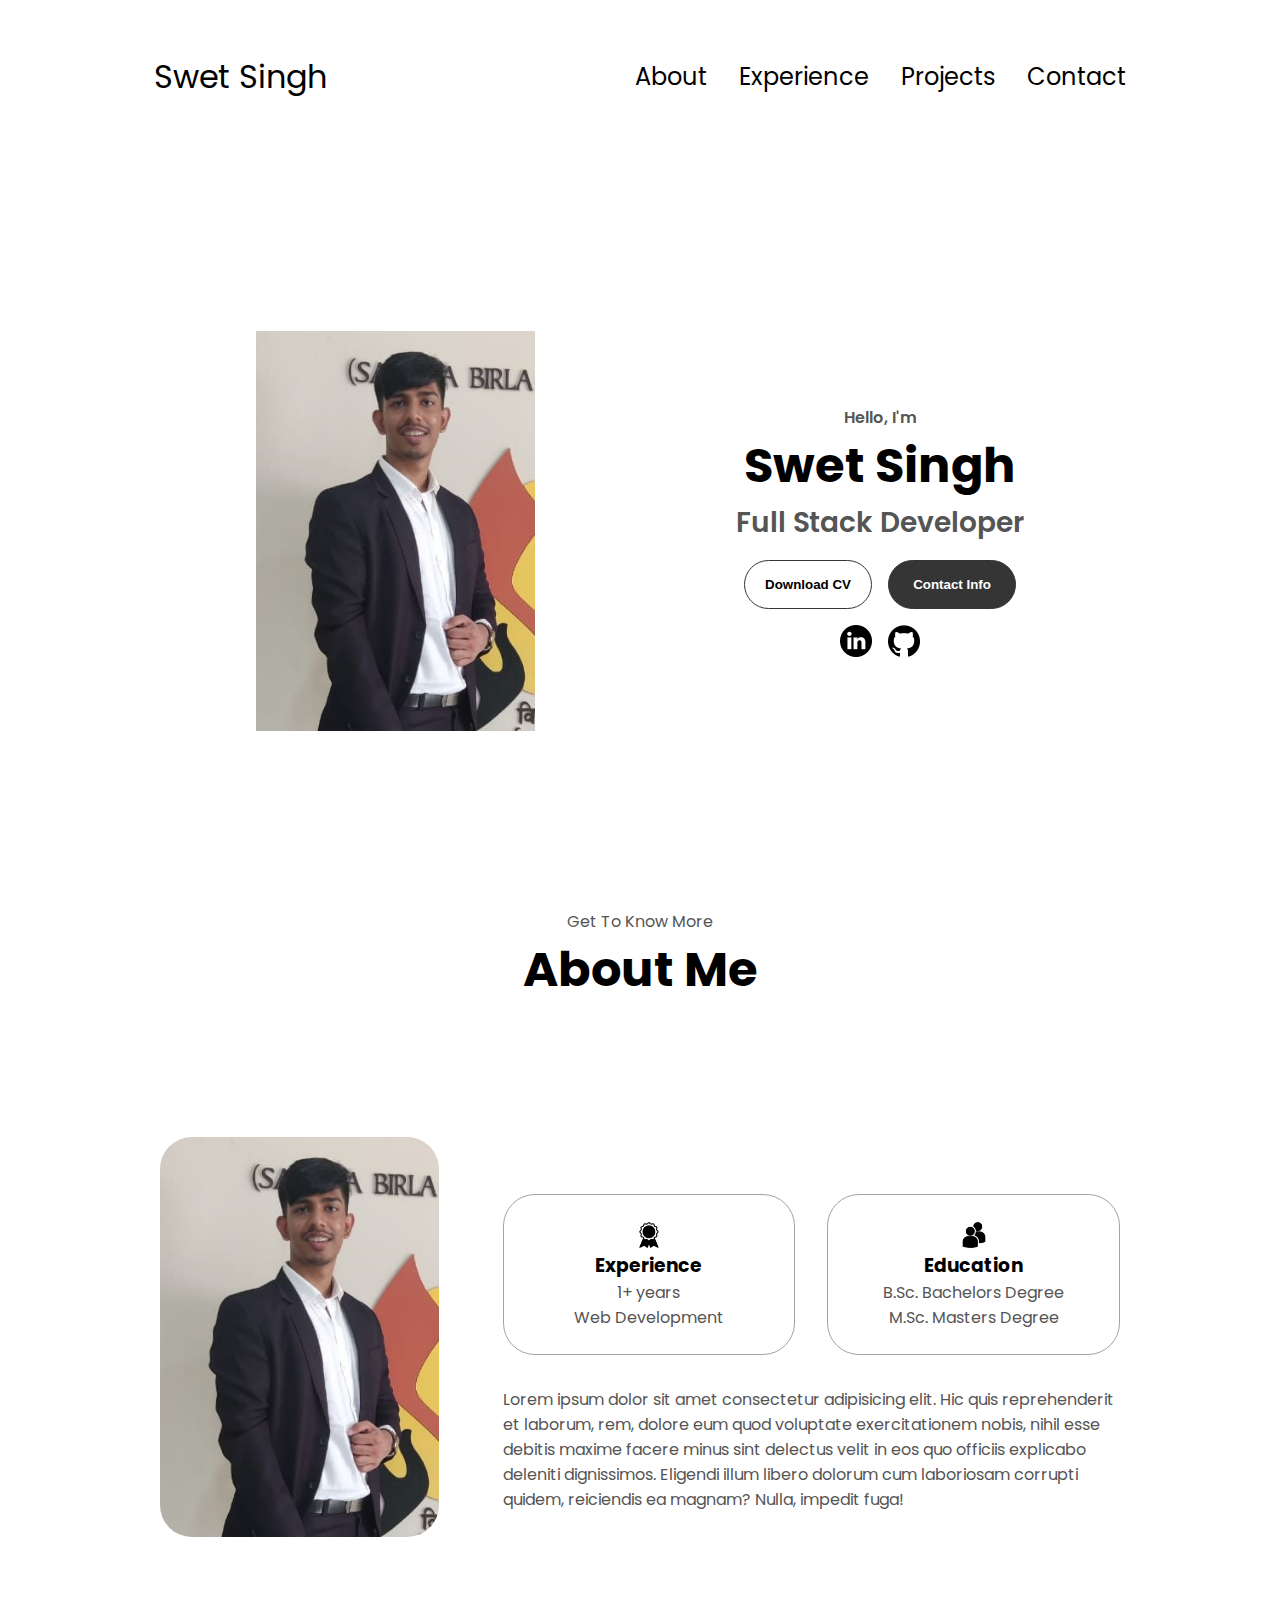
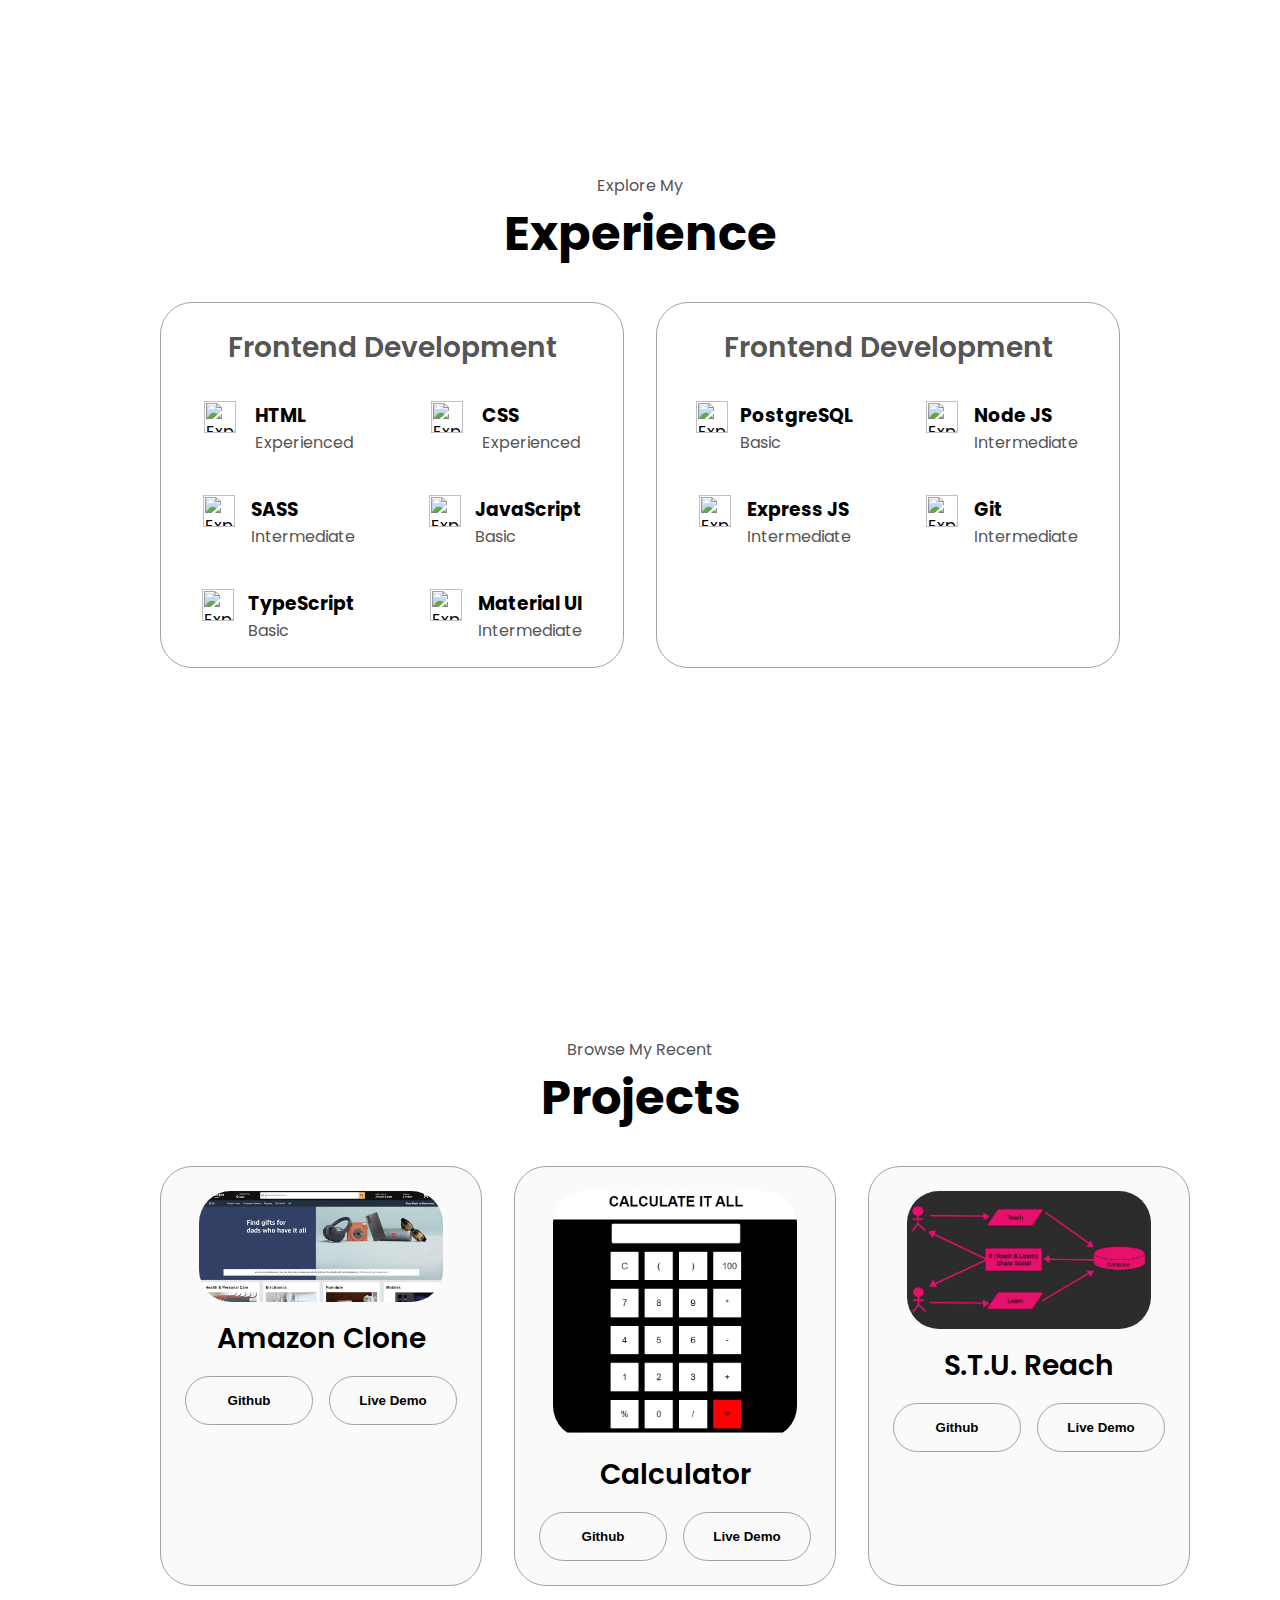
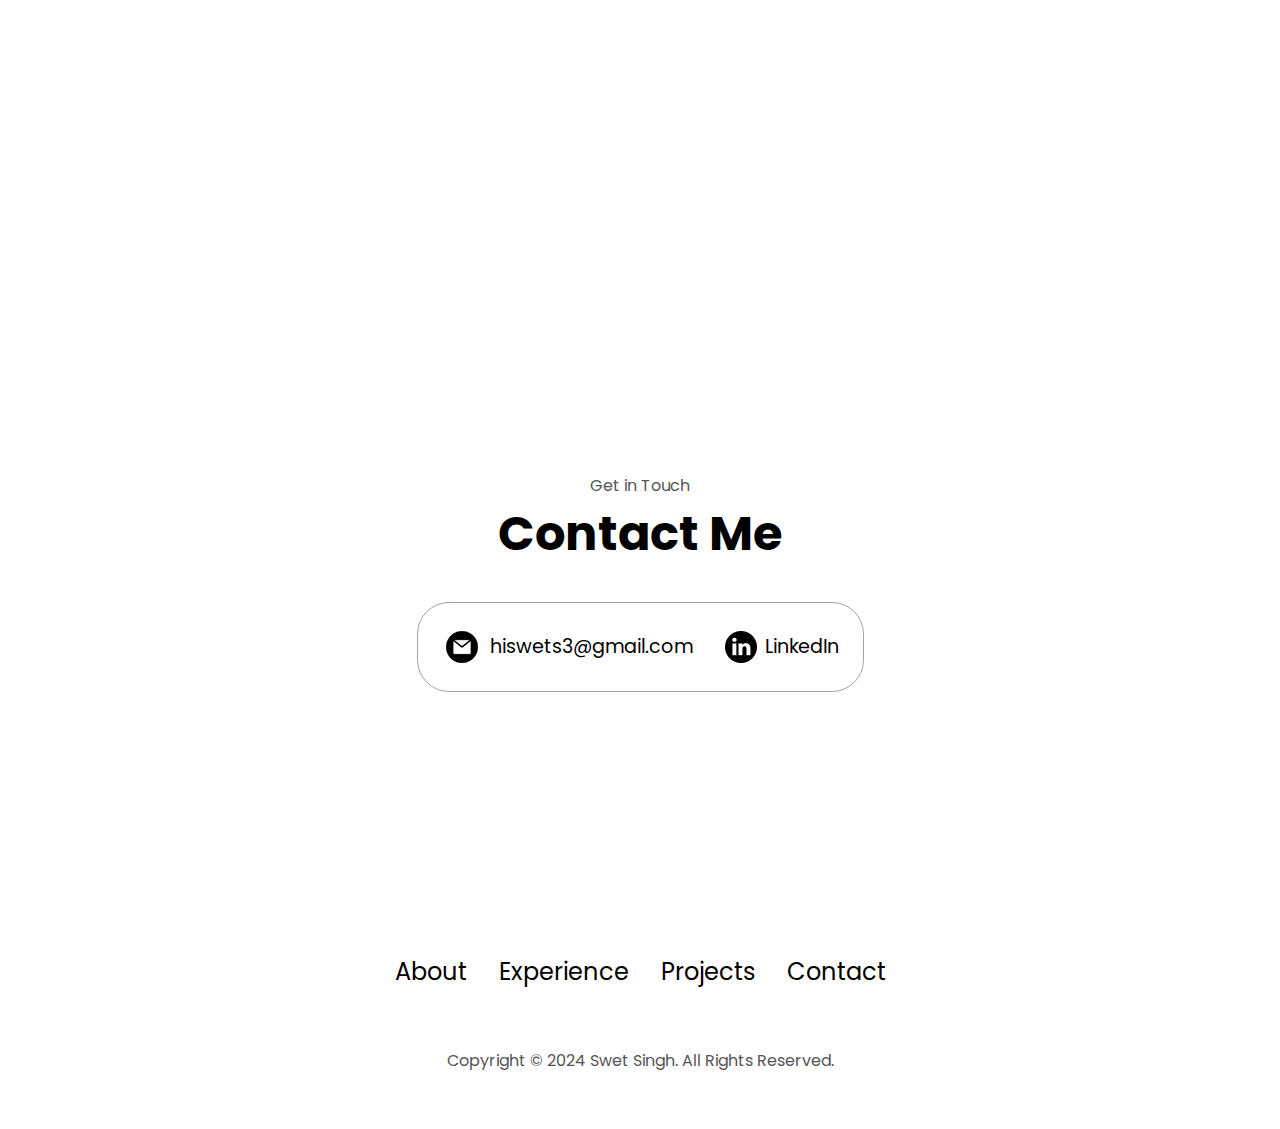
==== commit 8b37e30b: "a" ====
--- a/index.html
+++ b/index.html
@@ -265,19 +265,19 @@
           </div>
           <div class="details-container color-container">
             <div class="article-container">
-              <img src="./img/img1.jpg" alt="Project 1" class="project-img" />
-            </div>
-            <h2 class="experience-sub-title project-title">Amazon Clone</h2>
+              <img src="./img/img2.jpg" alt="Project 1" class="project-img" />
+            </div>
+            <h2 class="experience-sub-title project-title">Calculator</h2>
             <div class="btn-container">
               <button
                 class="btn btn-color-2 project-btn"
-                onclick="location.href='https://github.com/iamswet/Amazon-Clone'"
+                onclick="location.href='https://github.com/iamswet/Calculator'"
               >
                 Github
               </button>
               <button
                 class="btn btn-color-2 project-btn"
-                onclick="location.href='https://iamswet.github.io/Amazon-Clone/Amazon%20Clone/main.html'"
+                onclick="location.href='https://iamswet.github.io/Calculator/Page/main.html'"
               >
                 Live Demo
               </button>
@@ -287,22 +287,22 @@
           <div class="details-container color-container">
             <div class="article-container">
               <img
-                src="./assets/project-3.png"
+                src="./img/img3.jpg"
                 alt="Project 3"
                 class="project-img"
               />
             </div>
-            <h2 class="experience-sub-title project-title">Project Three</h2>
+            <h2 class="experience-sub-title project-title">S.T.U. Reach</h2>
             <div class="btn-container">
               <button
                 class="btn btn-color-2 project-btn"
-                onclick="location.href='https://github.com/'"
+                onclick="location.href='https://github.com/iamswet/S.T.U.-Reach'"
               >
                 Github
               </button>
               <button
                 class="btn btn-color-2 project-btn"
-                onclick="location.href='https://github.com/'"
+                onclick="location.href='https://github.com/iamswet/S.T.U.-Reach/blob/main/proj.py'"
               >
                 Live Demo
               </button>
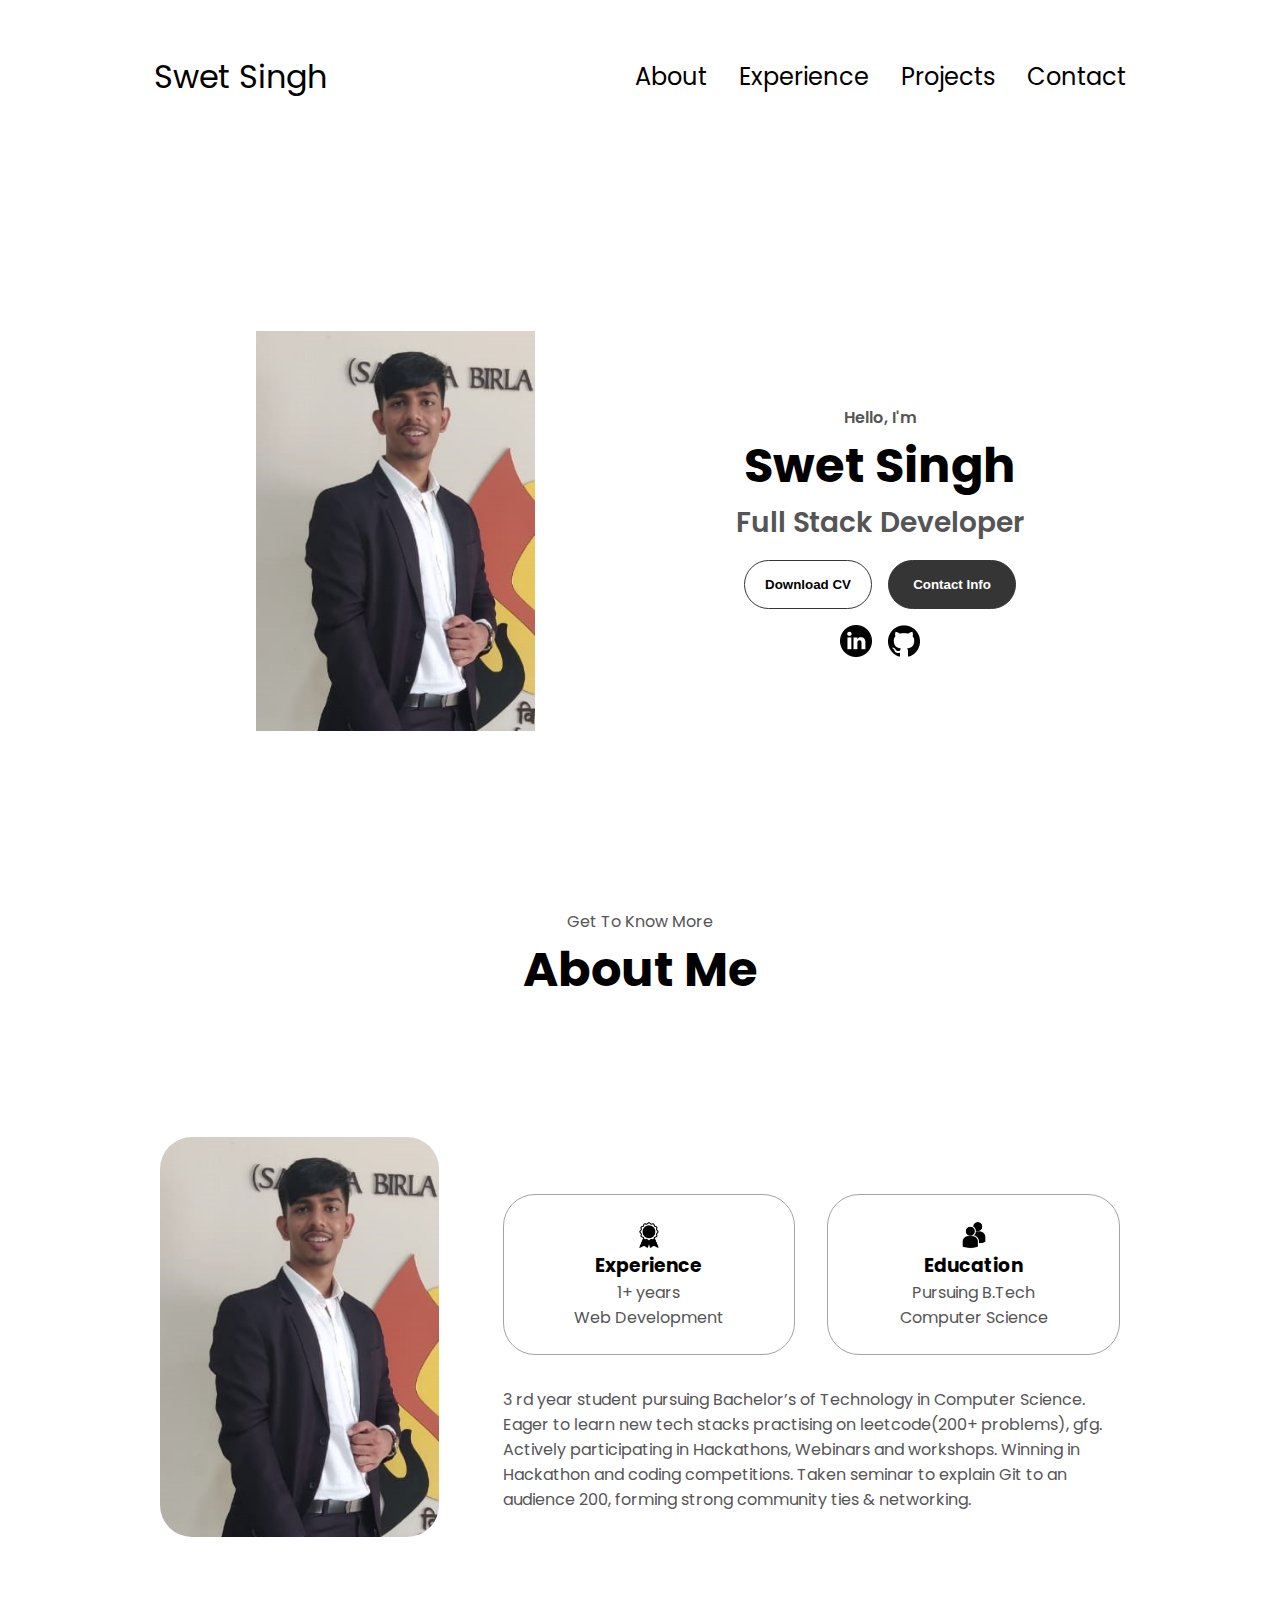
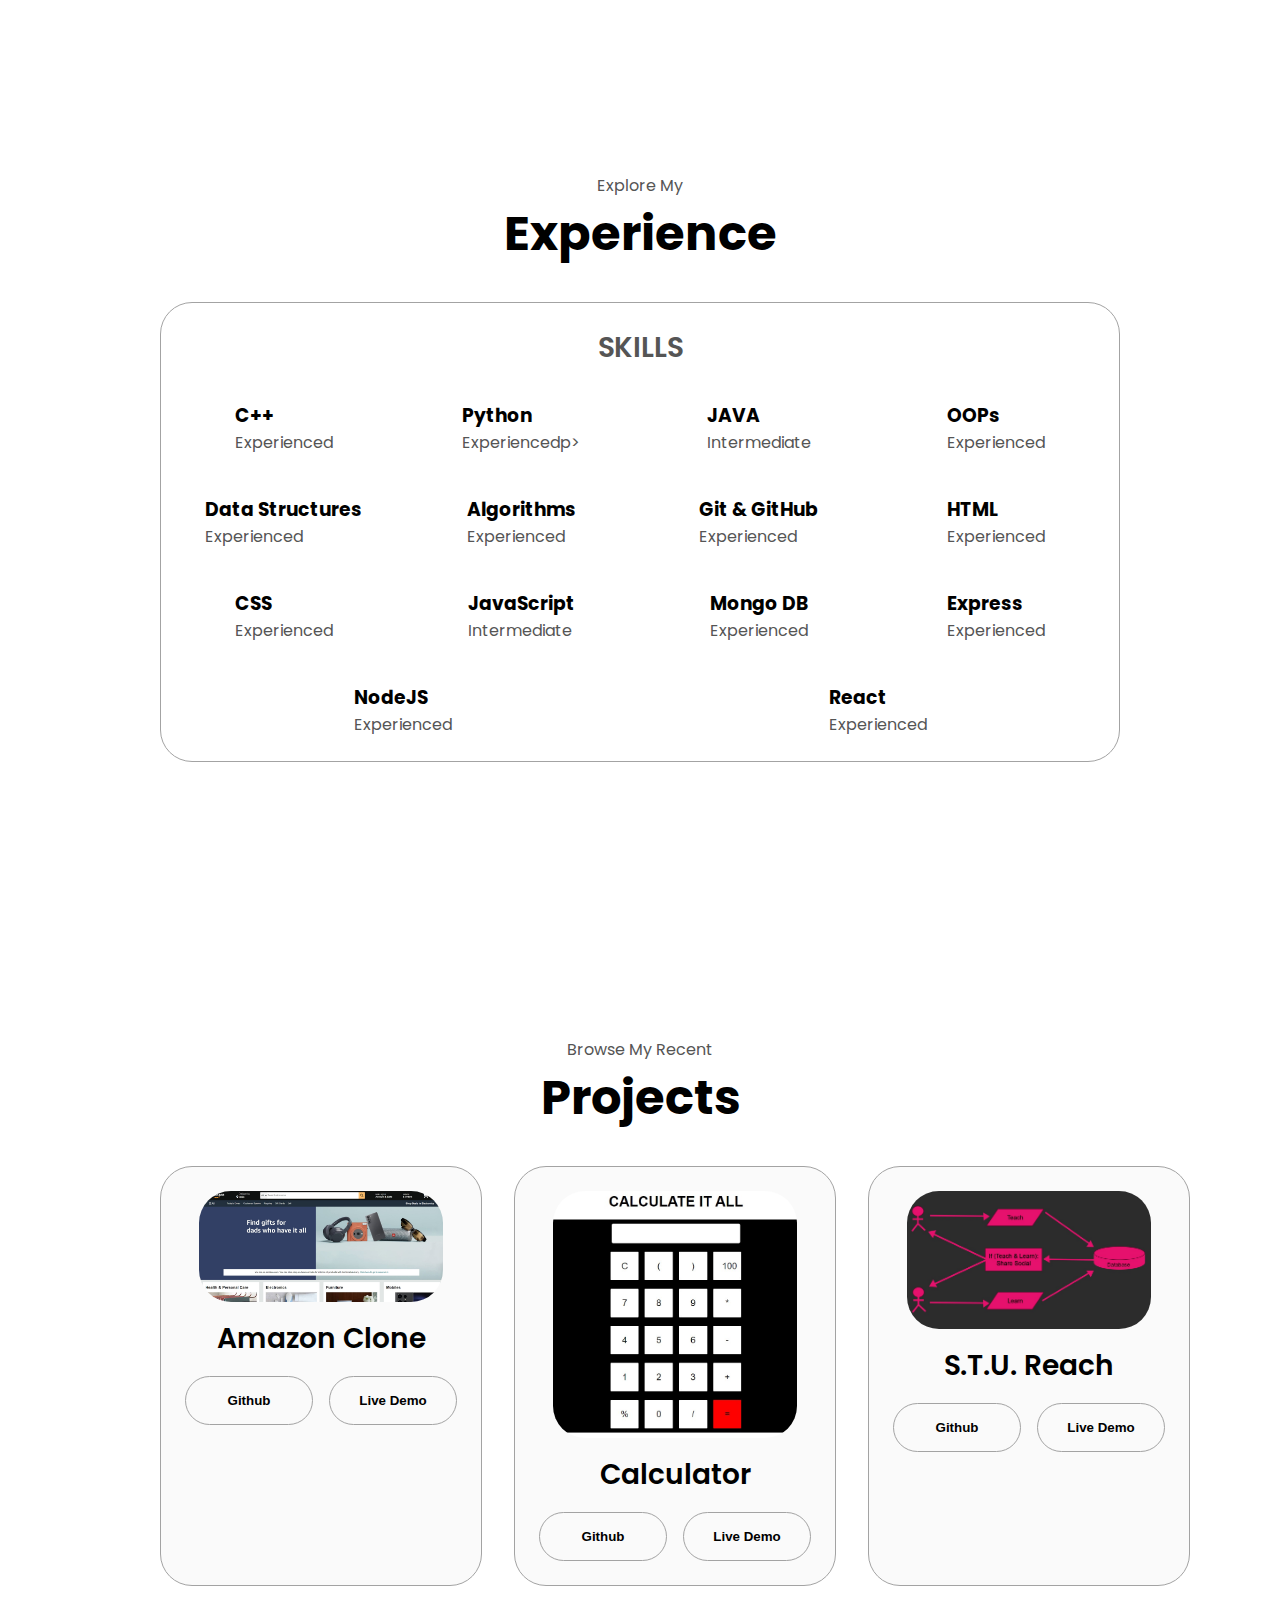
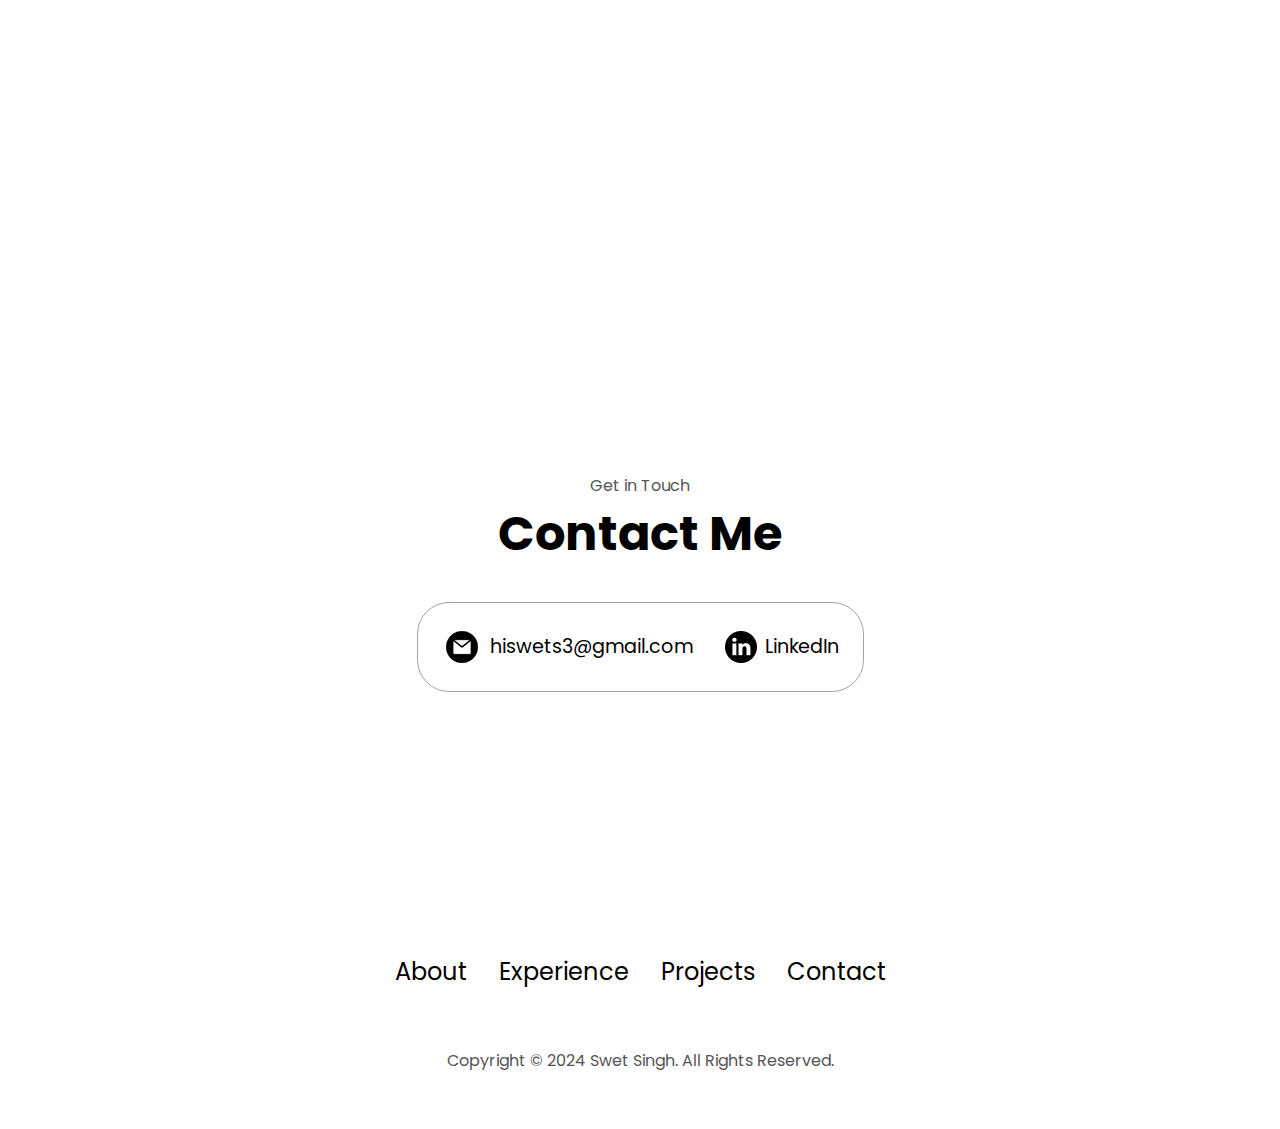
==== commit 3150131d: "a" ====
--- a/index.html
+++ b/index.html
@@ -94,17 +94,16 @@
                 class="icon"
               />
               <h3>Education</h3>
-              <p>B.Sc. Bachelors Degree<br />M.Sc. Masters Degree</p>
+              <p>Pursuing B.Tech<br />Computer Science</p>
             </div>
           </div>
           <div class="text-container">
             <p>
-              Lorem ipsum dolor sit amet consectetur adipisicing elit. Hic quis
-              reprehenderit et laborum, rem, dolore eum quod voluptate
-              exercitationem nobis, nihil esse debitis maxime facere minus sint
-              delectus velit in eos quo officiis explicabo deleniti dignissimos.
-              Eligendi illum libero dolorum cum laboriosam corrupti quidem,
-              reiciendis ea magnam? Nulla, impedit fuga!
+              3
+rd year student pursuing Bachelor’s of Technology in Computer Science. Eager to learn new
+tech stacks practising on leetcode(200+ problems), gfg. Actively participating in Hackathons,
+Webinars and workshops. Winning in Hackathon and coding competitions. Taken seminar to
+explain Git to an audience 200, forming strong community ties & networking.
             </p>
           </div>
         </div>
@@ -116,125 +115,215 @@
       <div class="experience-details-container">
         <div class="about-containers">
           <div class="details-container">
-            <h2 class="experience-sub-title">Frontend Development</h2>
+            <h2 class="experience-sub-title">SKILLS</h2>
             <div class="article-container">
-              <article>
-                <img
-                  src="./assets/checkmark.png"
-                  alt="Experience icon"
-                  class="icon"
-                />
+              
+              <article>
+                <!--
+                <img
+                  src="./assets/checkmark.png"
+                  alt="Experience icon"
+                  class="icon"
+                />
+                -->
+                <div>
+                  <h3>C++</h3>
+                  <p>Experienced</p>
+                </div>
+              </article>
+
+              <article>
+                <!--
+                <img
+                  src="./assets/checkmark.png"
+                  alt="Experience icon"
+                  class="icon"
+                />
+                -->
+                <div>
+                  <h3>Python</h3>
+                  <p>Experiencedp>
+                </div>
+              </article>
+              
+              <article>
+                <!--
+                <img
+                  src="./assets/checkmark.png"
+                  alt="Experience icon"
+                  class="icon"
+                />
+                -->
+                <div>
+                  <h3>JAVA</h3>
+                  <p>Intermediate</p>
+                </div>
+              </article>
+              
+              
+              <article>
+                <!--
+                <img
+                  src="./assets/checkmark.png"
+                  alt="Experience icon"
+                  class="icon"
+                />
+                -->
+                <div>
+                  <h3>OOPs</h3>
+                  <p>Experienced</p>
+                </div>
+              </article>
+
+              <article>
+                <!--
+                <img
+                  src="./assets/checkmark.png"
+                  alt="Experience icon"
+                  class="icon"
+                />
+                -->
+                <div>
+                  <h3>Data Structures</h3>
+                  <p>Experienced</p>
+                </div>
+              </article>
+
+              <article>
+                <!--
+                <img
+                  src="./assets/checkmark.png"
+                  alt="Experience icon"
+                  class="icon"
+                />
+                -->
+                <div>
+                  <h3>Algorithms</h3>
+                  <p>Experienced</p>
+                </div>
+              </article>
+
+              <article>
+                <!--
+                <img
+                  src="./assets/checkmark.png"
+                  alt="Experience icon"
+                  class="icon"
+                />
+                -->
+                <div>
+                  <h3>Git & GitHub</h3>
+                  <p>Experienced</p>
+                </div>
+              </article>
+
+              
+
+
+
+
+              <article>
+                <!--
+                <img
+                  src="./assets/checkmark.png"
+                  alt="Experience icon"
+                  class="icon"
+                />
+                -->
                 <div>
                   <h3>HTML</h3>
                   <p>Experienced</p>
                 </div>
               </article>
               <article>
-                <img
-                  src="./assets/checkmark.png"
-                  alt="Experience icon"
-                  class="icon"
-                />
+                <!--
+                <img
+                  src="./assets/checkmark.png"
+                  alt="Experience icon"
+                  class="icon"
+                />
+                -->
                 <div>
                   <h3>CSS</h3>
                   <p>Experienced</p>
                 </div>
               </article>
-              <article>
-                <img
-                  src="./assets/checkmark.png"
-                  alt="Experience icon"
-                  class="icon"
-                />
-                <div>
-                  <h3>SASS</h3>
+              
+              <article>
+                <!--
+                <img
+                  src="./assets/checkmark.png"
+                  alt="Experience icon"
+                  class="icon"
+                />
+                -->
+                <div>
+                  <h3>JavaScript</h3>
                   <p>Intermediate</p>
                 </div>
               </article>
-              <article>
-                <img
-                  src="./assets/checkmark.png"
-                  alt="Experience icon"
-                  class="icon"
-                />
-                <div>
-                  <h3>JavaScript</h3>
-                  <p>Basic</p>
-                </div>
-              </article>
-              <article>
-                <img
-                  src="./assets/checkmark.png"
-                  alt="Experience icon"
-                  class="icon"
-                />
-                <div>
-                  <h3>TypeScript</h3>
-                  <p>Basic</p>
-                </div>
-              </article>
-              <article>
-                <img
-                  src="./assets/checkmark.png"
-                  alt="Experience icon"
-                  class="icon"
-                />
-                <div>
-                  <h3>Material UI</h3>
-                  <p>Intermediate</p>
-                </div>
-              </article>
-            </div>
-          </div>
-          <div class="details-container">
-            <h2 class="experience-sub-title">Frontend Development</h2>
-            <div class="article-container">
-              <article>
-                <img
-                  src="./assets/checkmark.png"
-                  alt="Experience icon"
-                  class="icon"
-                />
-                <div>
-                  <h3>PostgreSQL</h3>
-                  <p>Basic</p>
-                </div>
-              </article>
-              <article>
-                <img
-                  src="./assets/checkmark.png"
-                  alt="Experience icon"
-                  class="icon"
-                />
-                <div>
-                  <h3>Node JS</h3>
-                  <p>Intermediate</p>
-                </div>
-              </article>
-              <article>
-                <img
-                  src="./assets/checkmark.png"
-                  alt="Experience icon"
-                  class="icon"
-                />
-                <div>
-                  <h3>Express JS</h3>
-                  <p>Intermediate</p>
-                </div>
-              </article>
-              <article>
-                <img
-                  src="./assets/checkmark.png"
-                  alt="Experience icon"
-                  class="icon"
-                />
-                <div>
-                  <h3>Git</h3>
-                  <p>Intermediate</p>
-                </div>
-              </article>
-            </div>
-          </div>
+              
+              <article>
+                <!--
+                <img
+                  src="./assets/checkmark.png"
+                  alt="Experience icon"
+                  class="icon"
+                />
+                -->
+                <div>
+                  <h3>Mongo DB</h3>
+                  <p>Experienced</p>
+                </div>
+              </article>
+              <article>
+                <!--
+                <img
+                  src="./assets/checkmark.png"
+                  alt="Experience icon"
+                  class="icon"
+                />
+                -->
+                <div>
+                  <h3>Express</h3>
+                  <p>Experienced</p>
+                </div>
+              </article>
+              <article>
+                <!--
+                <img
+                  src="./assets/checkmark.png"
+                  alt="Experience icon"
+                  class="icon"
+                />
+                -->
+                <div>
+                  <h3>NodeJS</h3>
+                  <p>Experienced</p>
+                </div>
+              </article>
+              <article>
+                <!--
+                <img
+                  src="./assets/checkmark.png"
+                  alt="Experience icon"
+                  class="icon"
+                />
+                -->
+                <div>
+                  <h3>React</h3>
+                  <p>Experienced</p>
+                </div>
+              </article>
+
+
+
+
+
+
+            </div>
+          </div>
+          
         </div>
       </div>
     </section>
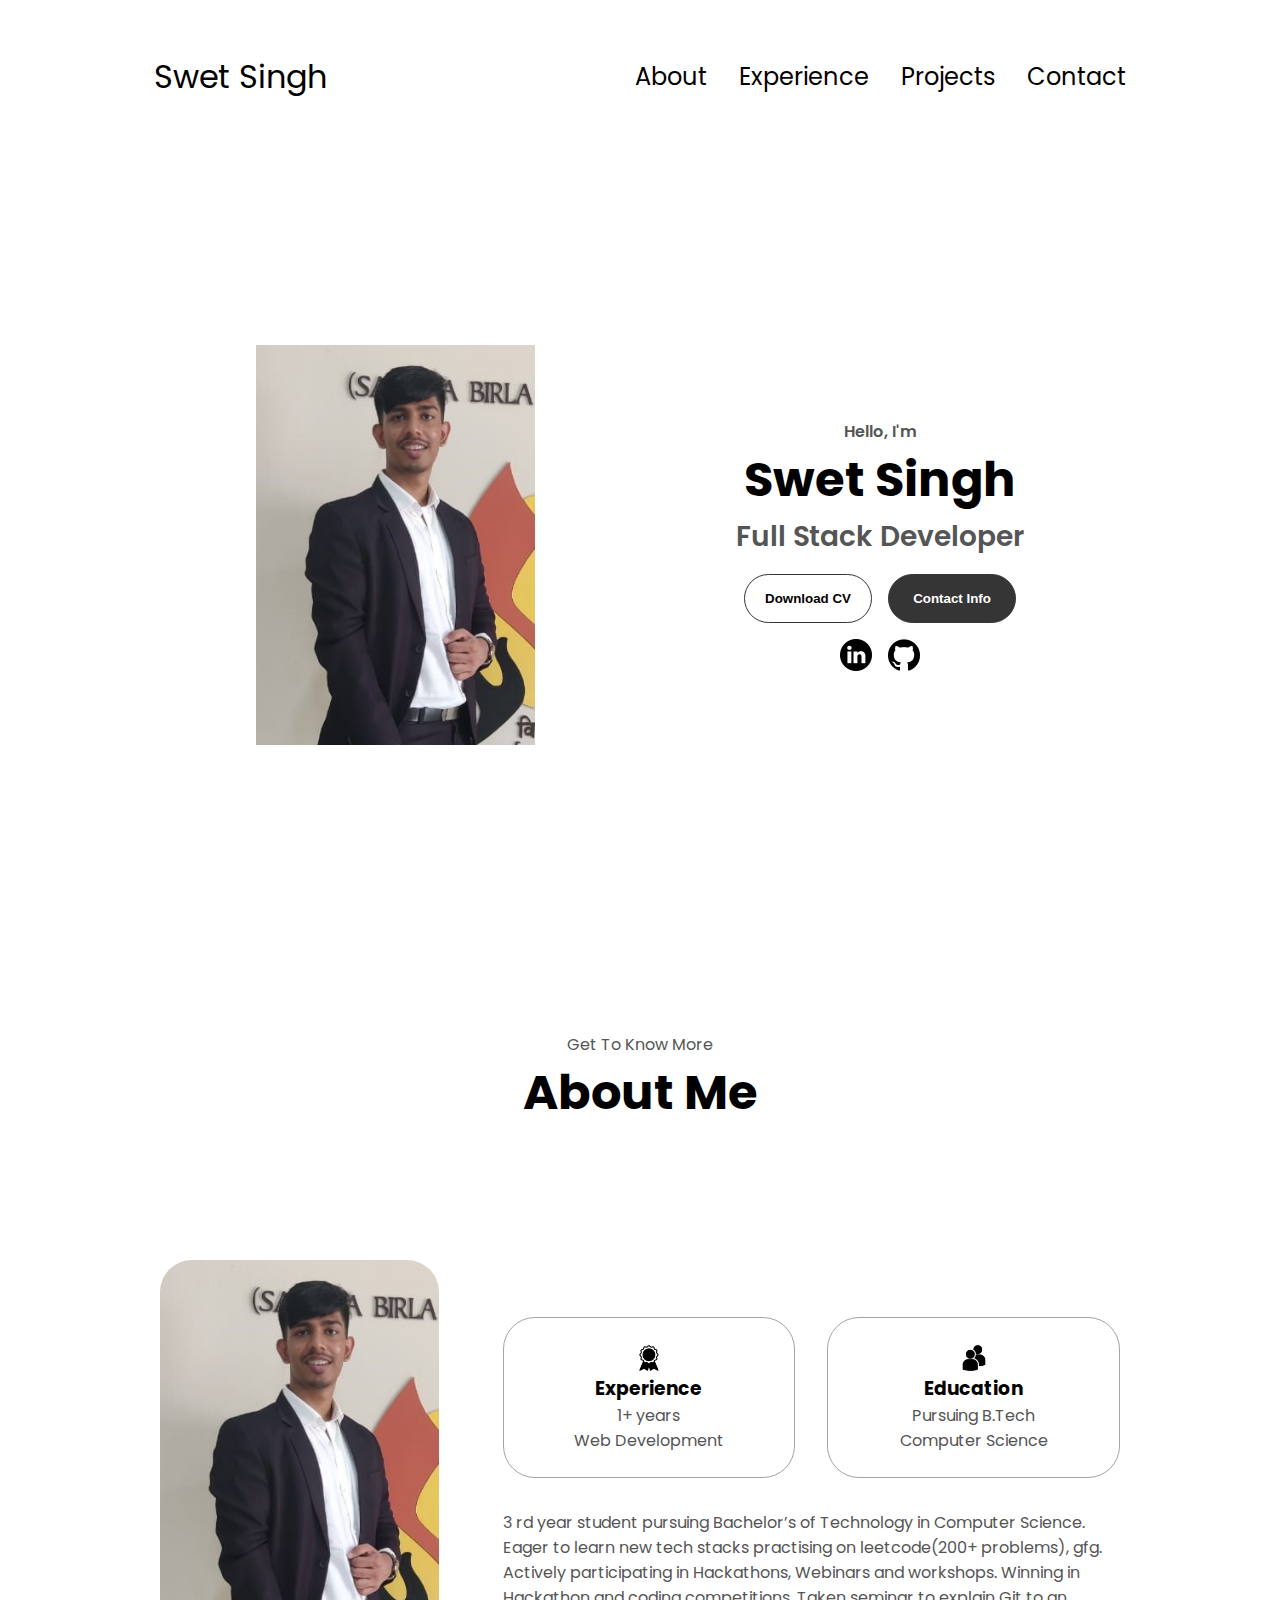
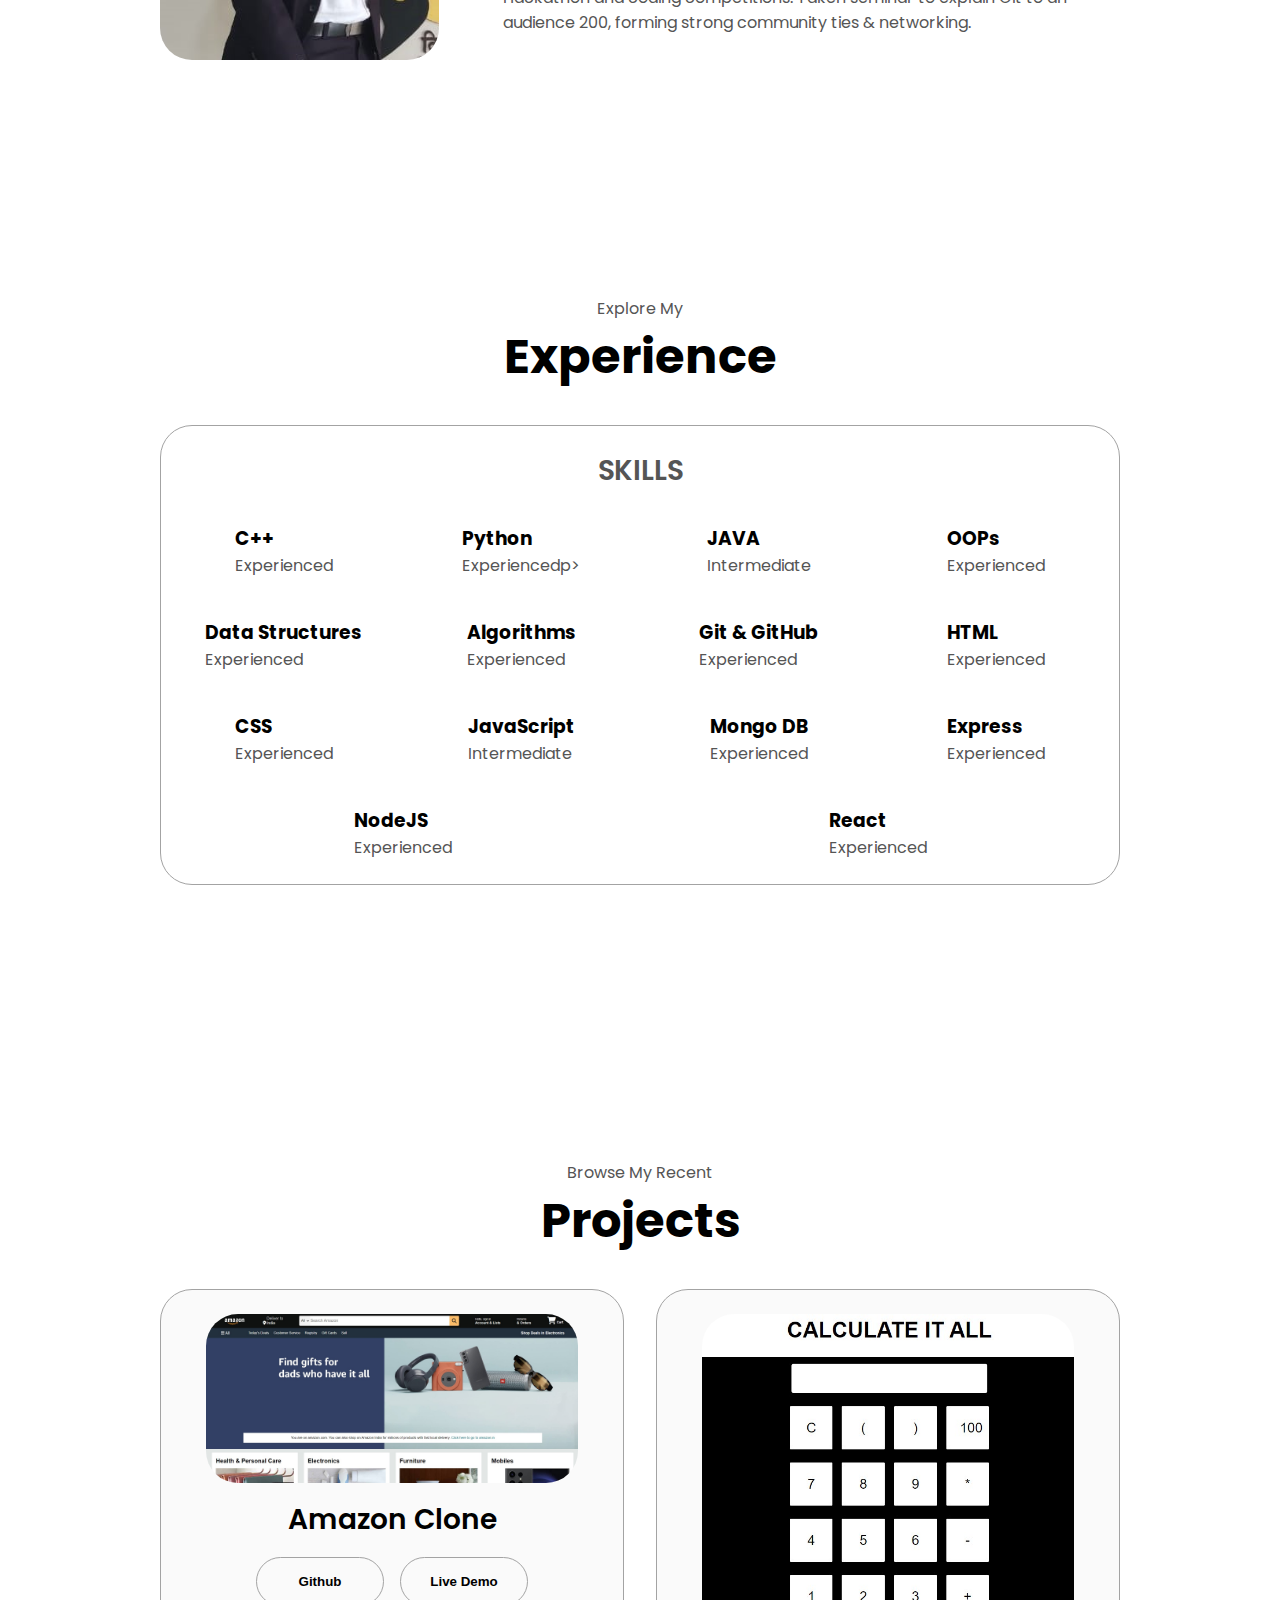
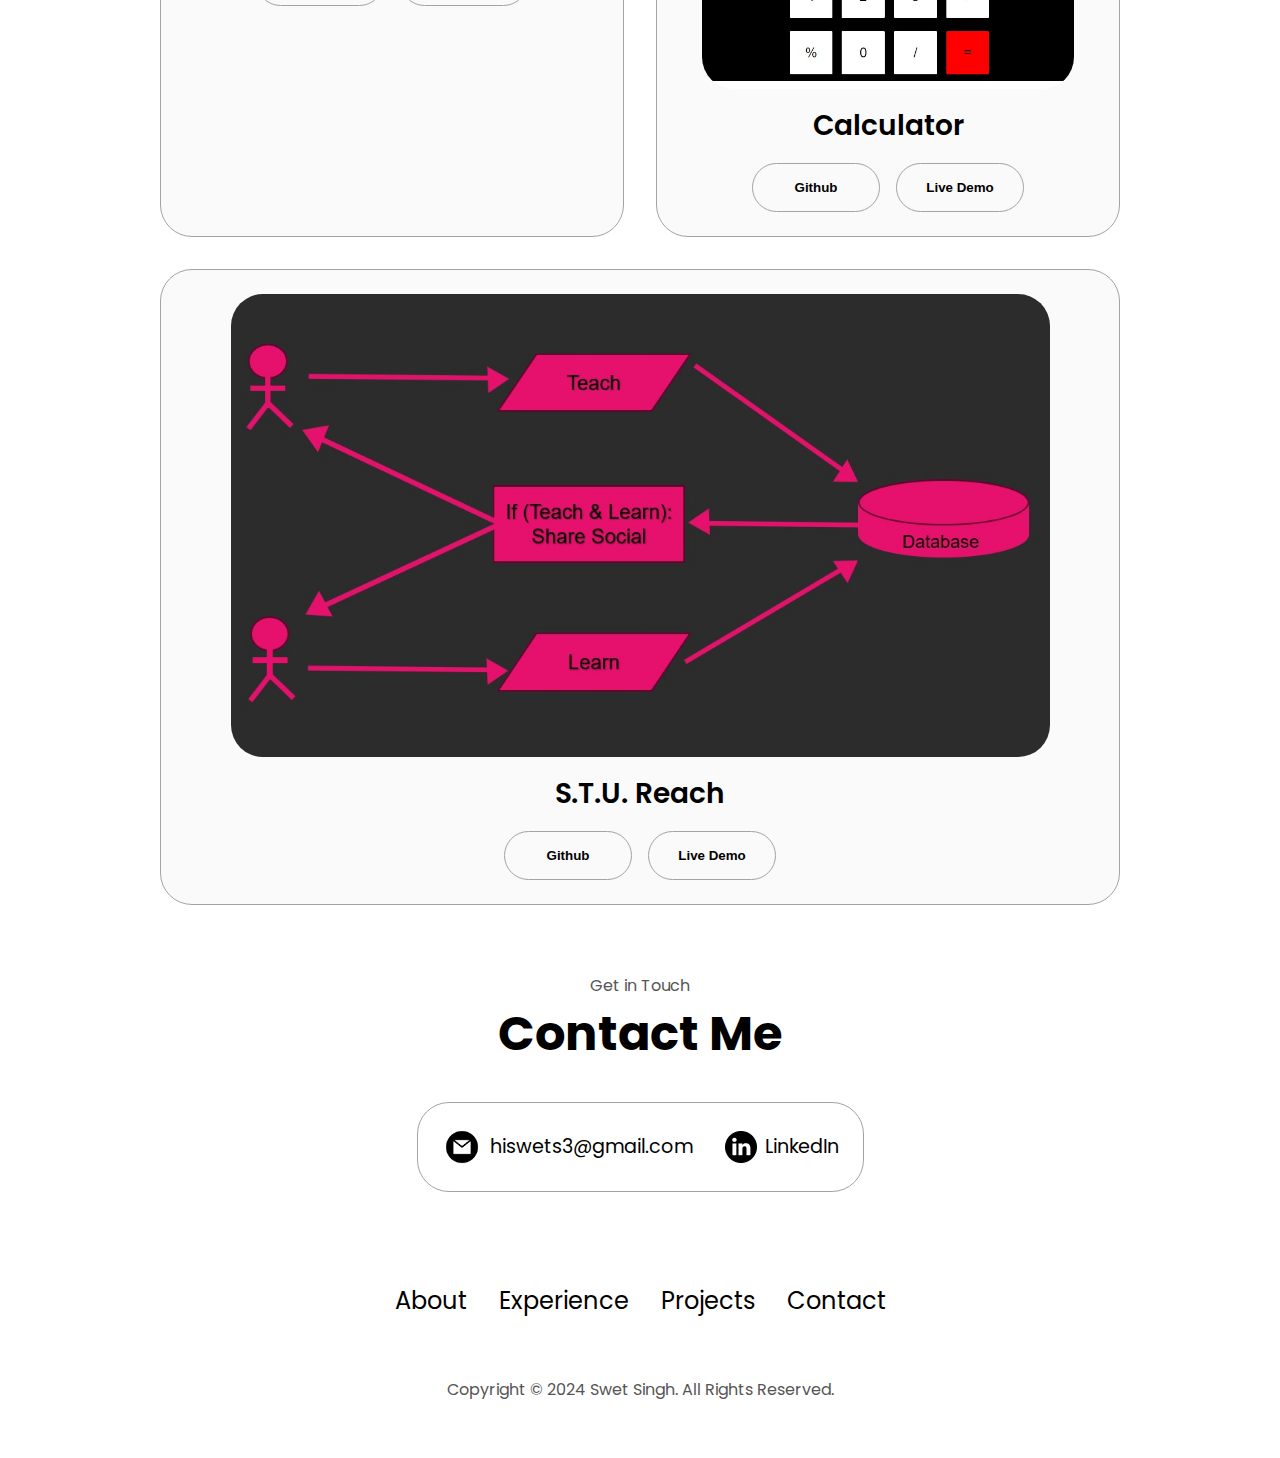
==== commit d237a7d9: "a" ====
--- a/index.html
+++ b/index.html
@@ -108,6 +108,10 @@
           </div>
         </div>
       </div>
+
+      
+
+
     </section>
     <section id="experience">
       <p class="section__text__p1">Explore My</p>
@@ -326,6 +330,11 @@
           
         </div>
       </div>
+
+     
+
+
+
     </section>
     <section id="projects">
       <p class="section__text__p1">Browse My Recent</p>
@@ -399,6 +408,11 @@
           </div>
         </div>
       </div>
+
+      
+
+
+
     </section>
     <section id="contact">
       <p class="section__text__p1">Get in Touch</p>
--- a/assets/mediaqueries.css
+++ b/assets/mediaqueries.css
@@ -1,8 +1,104 @@
-@media screen and (max-width:1200px) {
-    #desktop-nav{
-        display: none;
+@media screen and (max-width: 1400px) {
+    #profile {
+      height: 83vh;
+      margin-bottom: 6rem;
     }
-    #hamburger-nav{
-        display: flex;
+    .about-containers {
+      flex-wrap: wrap;
     }
-}+    #contact,
+    #projects {
+      height: fit-content;
+    }
+  }
+  
+  @media screen and (max-width: 1200px) {
+    #desktop-nav {
+      display: none;
+    }
+    #hamburger-nav {
+      display: flex;
+    }
+    #experience,
+    .experience-details-container {
+      margin-top: 2rem;
+    }
+    #profile,
+    .section-container {
+      display: block;
+    }
+    .arrow {
+      display: none;
+    }
+    section,
+    .section-container {
+      height: fit-content;
+    }
+    section {
+      margin: 0 5%;
+    }
+    .section__pic-container {
+      width: 275px;
+      height: 275px;
+      margin: 0 auto 2rem;
+    }
+    .about-containers {
+      margin-top: 0;
+    }
+  }
+  
+  @media screen and (max-width: 600px) {
+    #contact,
+    footer {
+      height: 40vh;
+    }
+    #profile {
+      height: 83vh;
+      margin-bottom: 0;
+    }
+    article {
+      font-size: 1rem;
+    }
+    footer nav {
+      height: fit-content;
+      margin-bottom: 2rem;
+    }
+    .about-containers,
+    .contact-info-upper-container,
+    .btn-container {
+      flex-wrap: wrap;
+    }
+    .contact-info-container {
+      margin: 0;
+    }
+    .contact-info-container p,
+    .nav-links li a {
+      font-size: 1rem;
+    }
+    .experience-sub-title {
+      font-size: 1.25rem;
+    }
+    .logo {
+      font-size: 1.5rem;
+    }
+    .nav-links {
+      flex-direction: column;
+      gap: 0.5rem;
+      text-align: center;
+    }
+    .section__pic-container {
+      width: auto;
+      height: 46vw;
+      justify-content: center;
+    }
+    .section__text__p2 {
+      font-size: 1.25rem;
+    }
+    .title {
+      font-size: 2rem;
+    }
+    .text-container {
+      text-align: justify;
+    }
+  }
+  